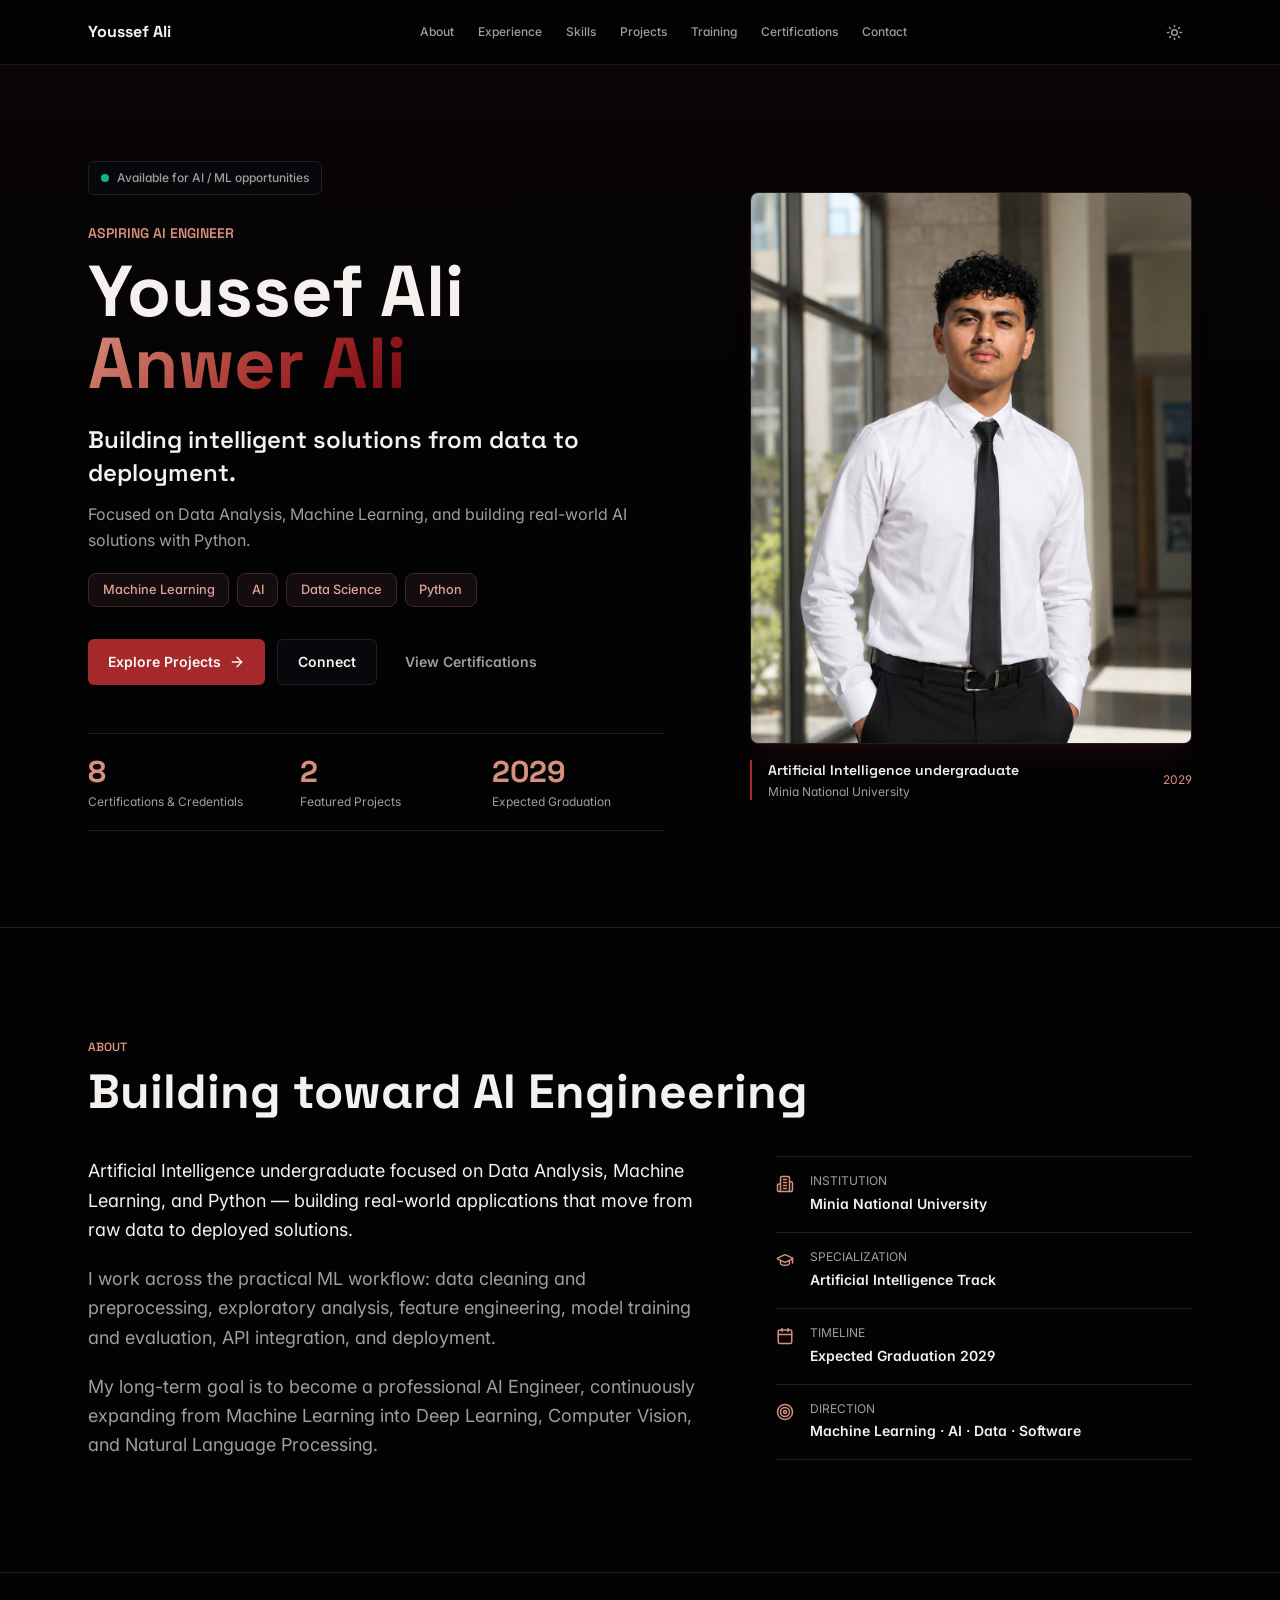
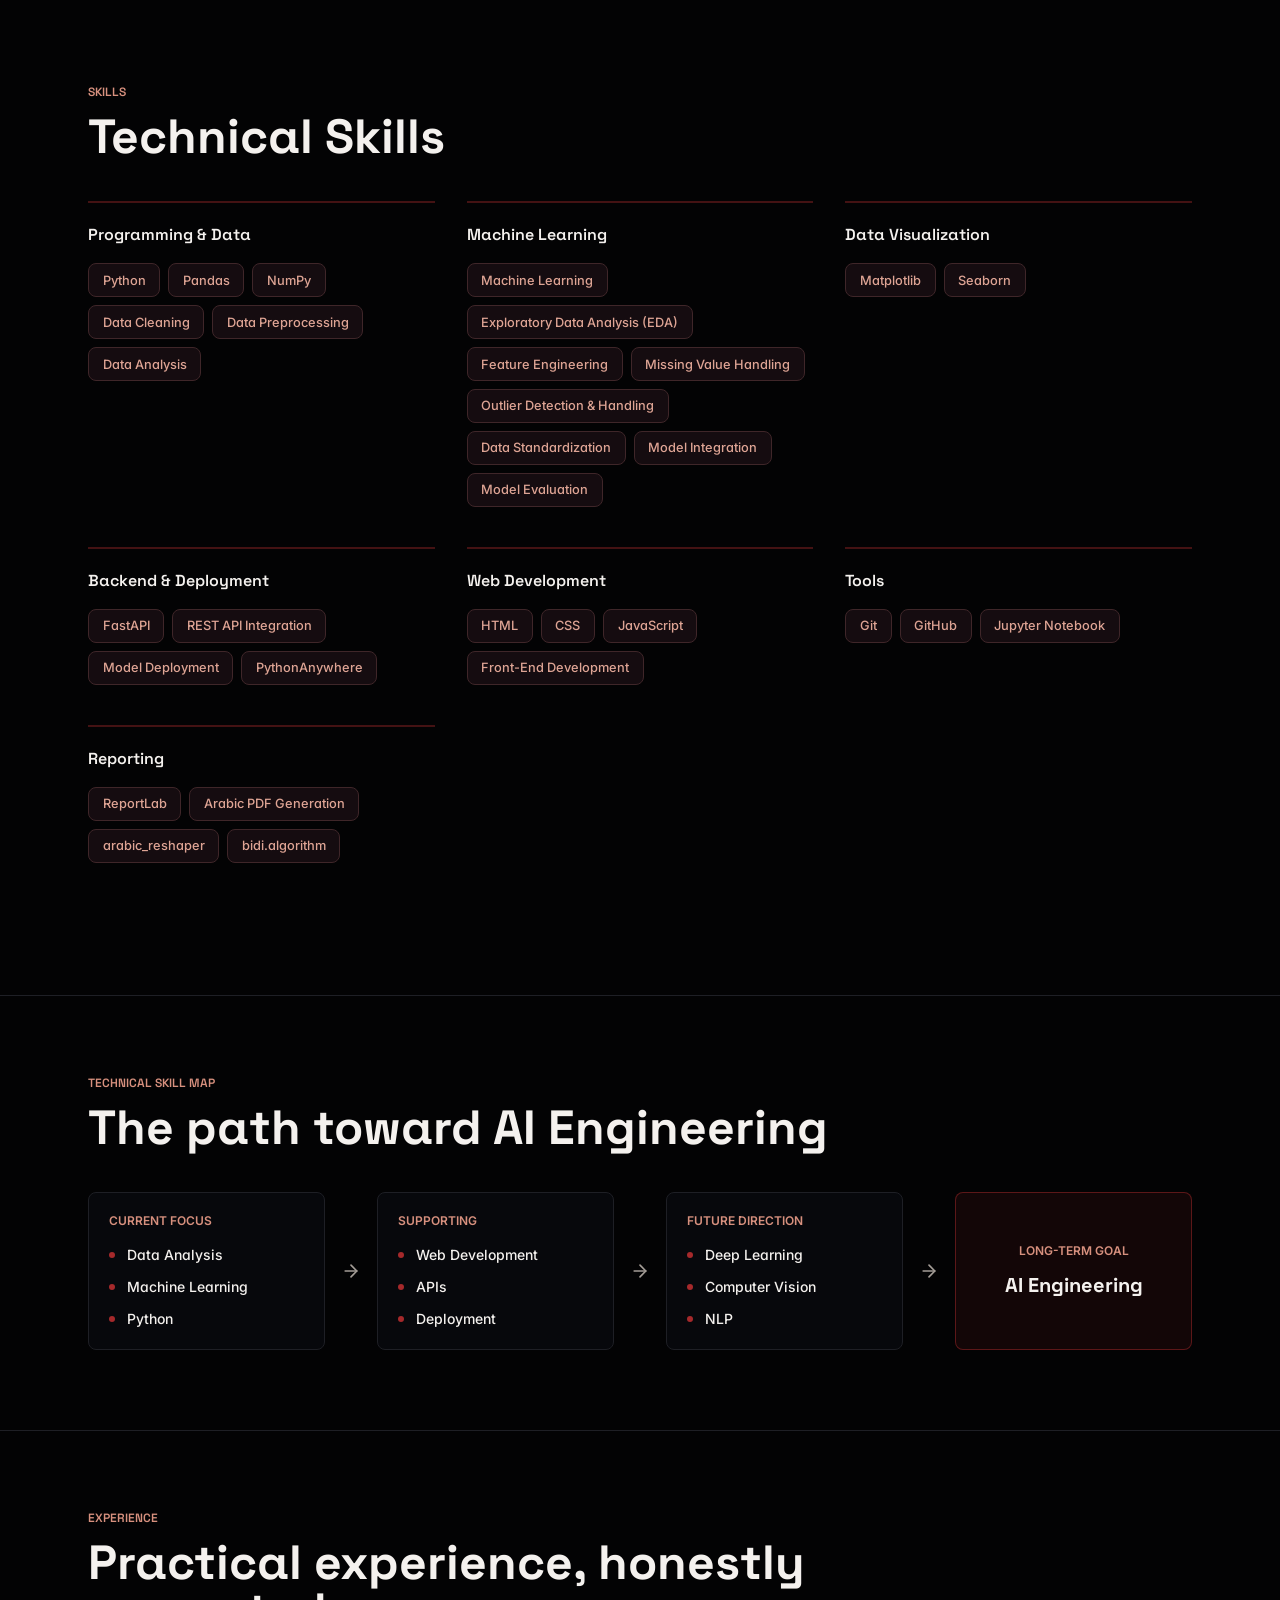
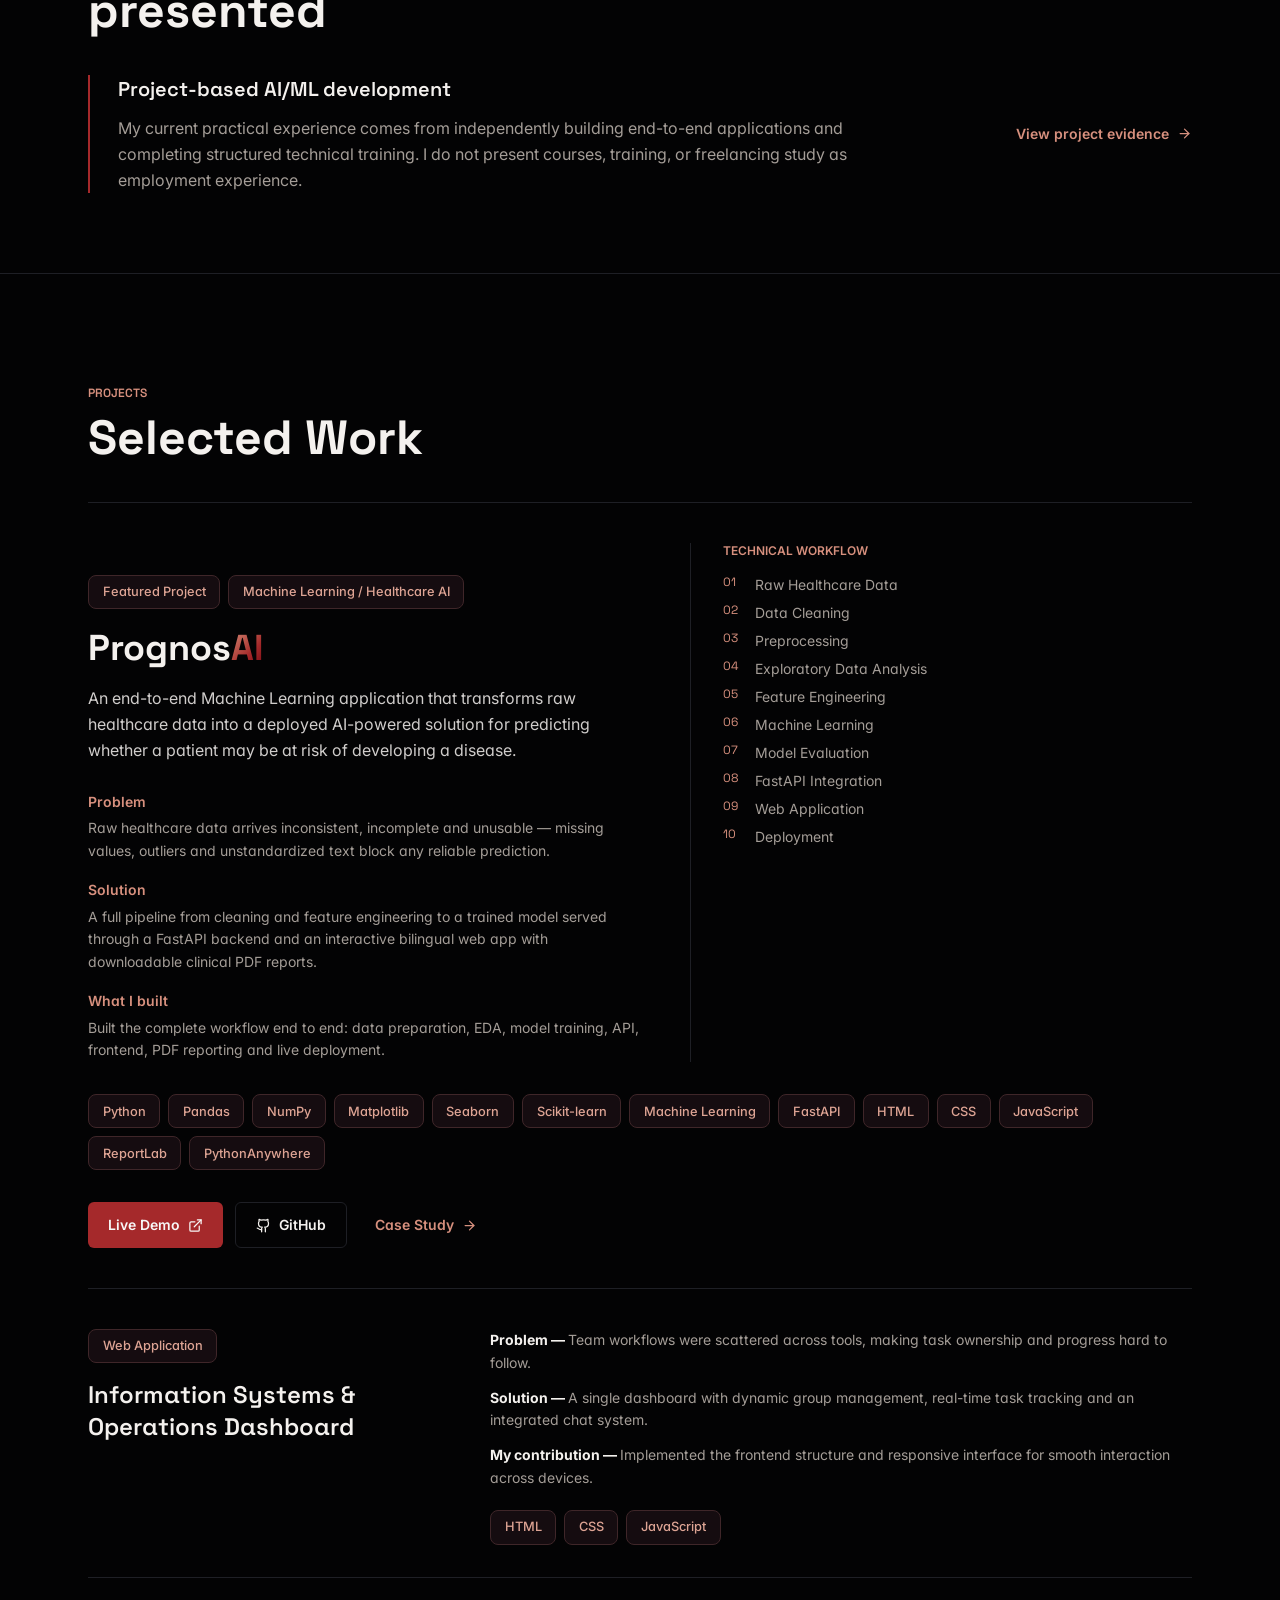
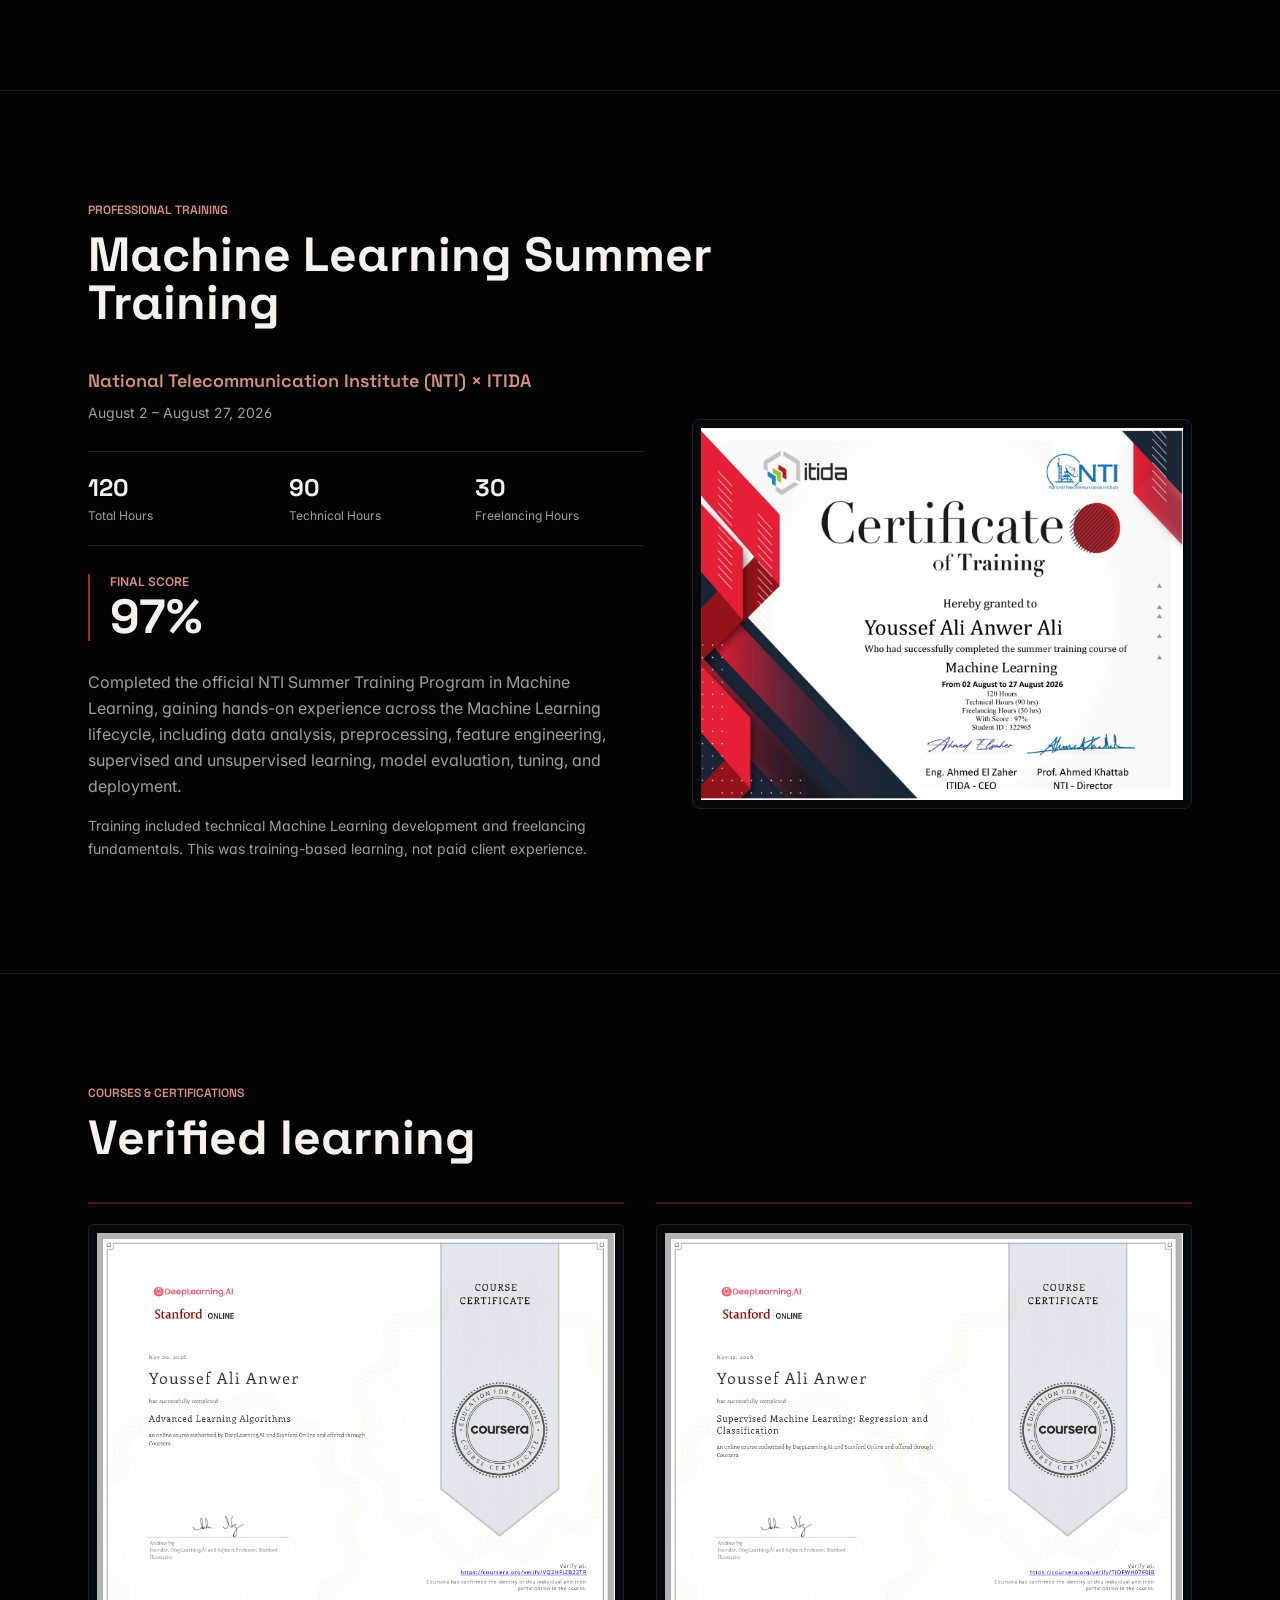
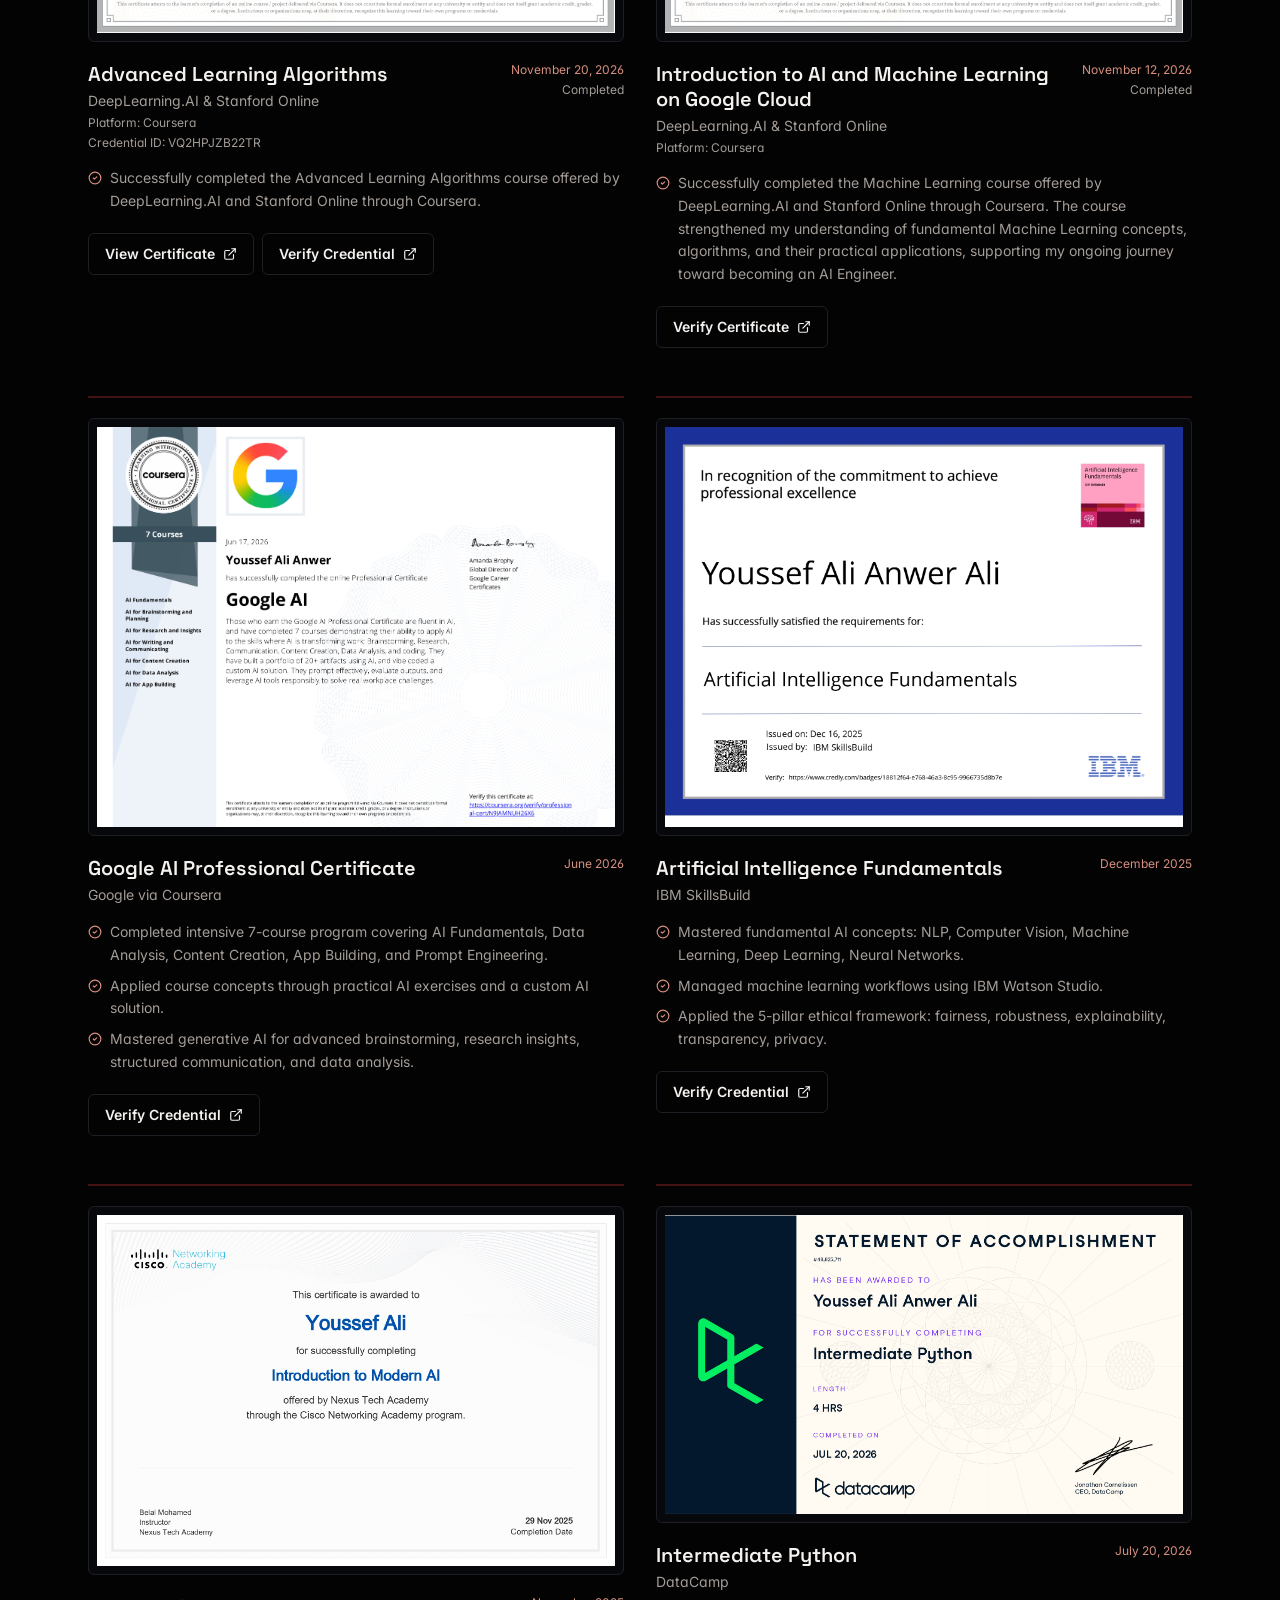
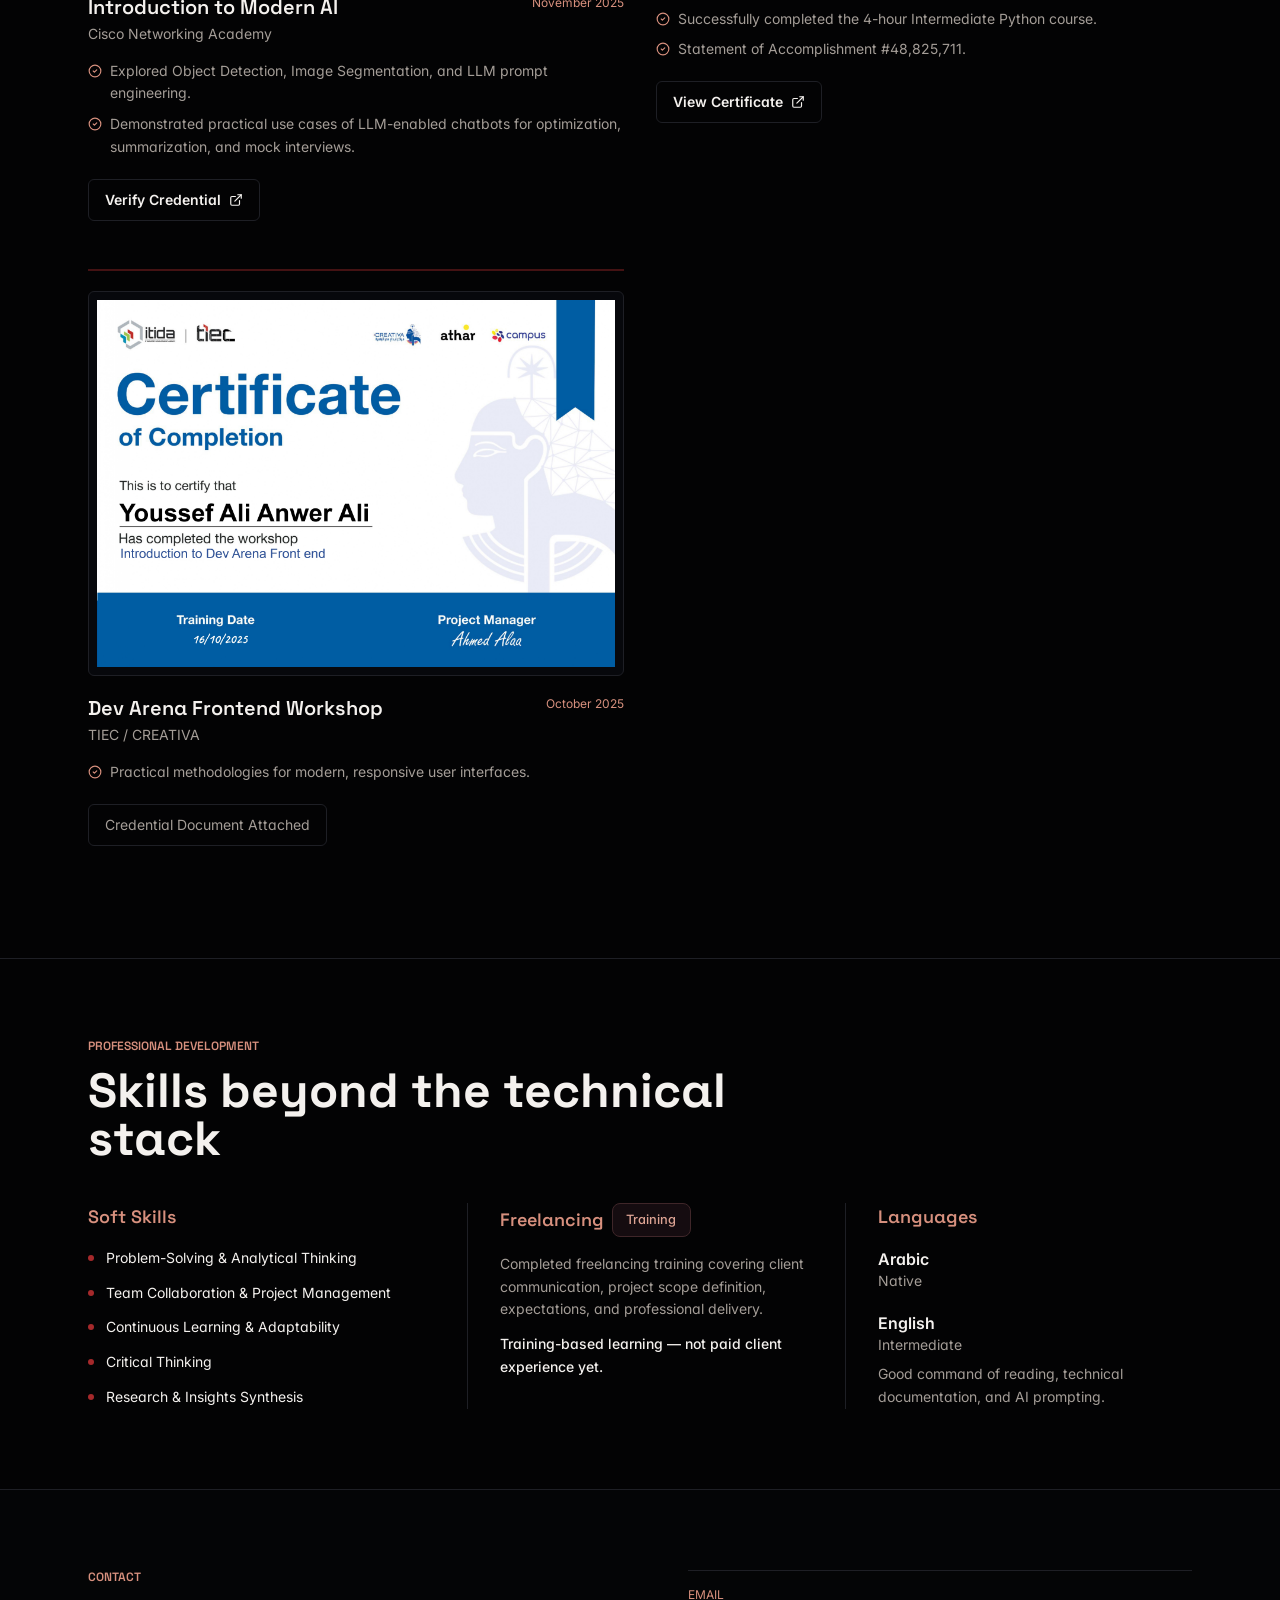
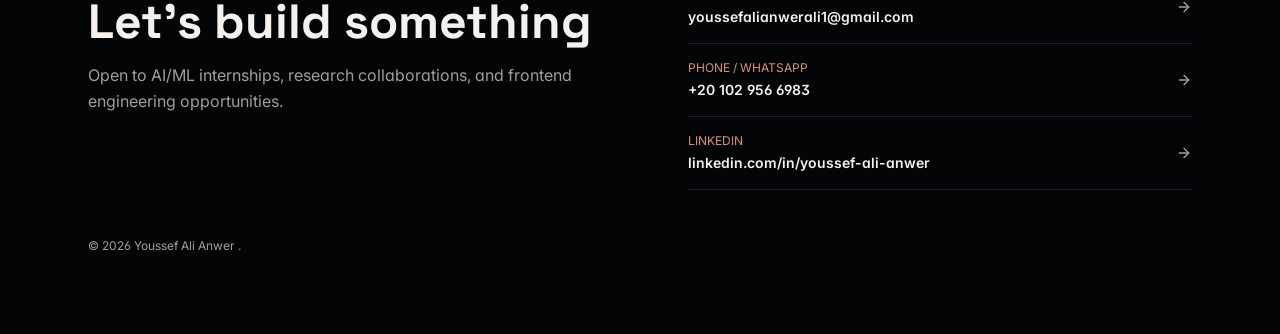
==== index.html @ 2e0d6126 "Initial portfolio upload" ====
<!DOCTYPE html>
<!--
  Youssef Ali — Portfolio (homepage)
  Plain HTML / CSS / JavaScript version.
  Edit the text below directly. Each section is marked with a comment like:  ===== ABOUT =====
-->
<html lang="en" class="dark">
<head>
  <meta charset="utf-8">
  <meta name="viewport" content="width=device-width, initial-scale=1">
  <title>Youssef Ali — Aspiring AI Engineer</title>
  <meta name="description" content="Youssef Ali Anwer Ali is an aspiring AI Engineer focused on Data Analysis, Machine Learning, Python, and deployed ML applications.">
  <meta name="author" content="Youssef Ali Anwer Ali">
  <meta property="og:title" content="Youssef Ali — Aspiring AI Engineer">
  <meta property="og:description" content="Data Analysis, Machine Learning, Python, and real-world ML applications from data to deployment.">
  <meta property="og:type" content="website">
  <meta name="twitter:card" content="summary_large_image">
  <meta name="twitter:title" content="Youssef Ali — Aspiring AI Engineer">
  <meta name="twitter:description" content="Data Analysis, Machine Learning, Python, and real-world ML applications from data to deployment.">
  <link rel="icon" href="assets/favicon.ico">

  <!-- Fonts: Inter (body) + Space Grotesk (headings) -->
  <link rel="preconnect" href="https://fonts.googleapis.com">
  <link rel="preconnect" href="https://fonts.gstatic.com" crossorigin>
  <link rel="stylesheet" href="https://fonts.googleapis.com/css2?family=Inter:wght@300;400;500;600;700&family=Space+Grotesk:wght@400;500;600;700&display=swap">
  <link rel="stylesheet" href="css/style.css">

  <!-- Applies the saved theme immediately so the page doesn't flash the wrong colors -->
  <script>
    try { if (localStorage.getItem("portfolio-theme") === "light") document.documentElement.classList.remove("dark"); } catch (e) {}
  </script>
</head>
<body>
<!-- Icon sprite (Lucide icons). Used with <svg class="icon"><use href="#i-name"/></svg> -->
<svg width="0" height="0" style="position:absolute" aria-hidden="true">
  <symbol id="i-arrow-right" viewBox="0 0 24 24"><path d="M5 12h14"/><path d="m12 5 7 7-7 7"/></symbol>
  <symbol id="i-arrow-left" viewBox="0 0 24 24"><path d="m12 19-7-7 7-7"/><path d="M19 12H5"/></symbol>
  <symbol id="i-external" viewBox="0 0 24 24"><path d="M15 3h6v6"/><path d="M10 14 21 3"/><path d="M18 13v6a2 2 0 0 1-2 2H5a2 2 0 0 1-2-2V8a2 2 0 0 1 2-2h6"/></symbol>
  <symbol id="i-github" viewBox="0 0 24 24"><path d="M15 22v-4a4.8 4.8 0 0 0-1-3.5c3 0 6-2 6-5.5.08-1.25-.27-2.48-1-3.5.28-1.15.28-2.35 0-3.5 0 0-1 0-3 1.5-2.64-.5-5.36-.5-8 0C6 2 5 2 5 2c-.3 1.15-.3 2.35 0 3.5A5.403 5.403 0 0 0 4 9c0 3.5 3 5.5 6 5.5-.39.49-.68 1.05-.85 1.65-.17.6-.22 1.23-.15 1.85v4"/><path d="M9 18c-4.51 2-5-2-7-2"/></symbol>
  <symbol id="i-sun" viewBox="0 0 24 24"><circle cx="12" cy="12" r="4"/><path d="M12 2v2"/><path d="M12 20v2"/><path d="m4.93 4.93 1.41 1.41"/><path d="m17.66 17.66 1.41 1.41"/><path d="M2 12h2"/><path d="M20 12h2"/><path d="m6.34 17.66-1.41 1.41"/><path d="m19.07 4.93-1.41 1.41"/></symbol>
  <symbol id="i-moon" viewBox="0 0 24 24"><path d="M12 3a6 6 0 0 0 9 9 9 9 0 1 1-9-9Z"/></symbol>
  <symbol id="i-menu" viewBox="0 0 24 24"><path d="M4 12h16"/><path d="M4 18h16"/><path d="M4 6h16"/></symbol>
  <symbol id="i-x" viewBox="0 0 24 24"><path d="M18 6 6 18"/><path d="m6 6 12 12"/></symbol>
  <symbol id="i-calendar" viewBox="0 0 24 24"><rect width="18" height="18" x="3" y="4" rx="2"/><path d="M8 2v4"/><path d="M16 2v4"/><path d="M3 10h18"/></symbol>
  <symbol id="i-target" viewBox="0 0 24 24"><circle cx="12" cy="12" r="10"/><circle cx="12" cy="12" r="6"/><circle cx="12" cy="12" r="2"/></symbol>
  <symbol id="i-cap" viewBox="0 0 24 24"><path d="M21.42 10.922a1 1 0 0 0-.019-1.838L12.83 5.18a2 2 0 0 0-1.66 0L2.6 9.08a1 1 0 0 0 0 1.832l8.57 3.908a2 2 0 0 0 1.66 0z"/><path d="M22 10v6"/><path d="M6 12.5V16a6 3 0 0 0 12 0v-3.5"/></symbol>
  <symbol id="i-building" viewBox="0 0 24 24"><path d="M6 22V4a2 2 0 0 1 2-2h8a2 2 0 0 1 2 2v18Z"/><path d="M6 12H4a2 2 0 0 0-2 2v6a2 2 0 0 0 2 2h2"/><path d="M18 9h2a2 2 0 0 1 2 2v9a2 2 0 0 1-2 2h-2"/><path d="M10 6h4"/><path d="M10 10h4"/><path d="M10 14h4"/><path d="M10 18h4"/></symbol>
  <symbol id="i-check" viewBox="0 0 24 24"><circle cx="12" cy="12" r="10"/><path d="m9 12 2 2 4-4"/></symbol>
</svg>
<div class="page">

  <!-- ===== NAVIGATION ===== -->
  <header class="site-header">
    <nav class="nav" aria-label="Primary navigation">
      <a href="#top" class="brand">Youssef Ali</a>
      <ul class="nav-links">
        <li><a href="#about">About</a></li>
        <li><a href="#experience">Experience</a></li>
        <li><a href="#skills">Skills</a></li>
        <li><a href="#projects">Projects</a></li>
        <li><a href="#training">Training</a></li>
        <li><a href="#certifications">Certifications</a></li>
        <li><a href="#contact">Contact</a></li>
      </ul>
      <div class="nav-actions">
        <button class="icon-btn theme-toggle" type="button" aria-label="Switch to light mode">
          <svg class="icon icon-sun" width="17" height="17" aria-hidden="true"><use href="#i-sun"/></svg>
          <svg class="icon icon-moon" width="17" height="17" aria-hidden="true"><use href="#i-moon"/></svg>
        </button>
        <button class="icon-btn menu-toggle" type="button" aria-label="Open menu" aria-expanded="false" aria-controls="mobile-menu">
          <svg class="icon icon-open" width="19" height="19" aria-hidden="true"><use href="#i-menu"/></svg>
          <svg class="icon icon-close" width="19" height="19" aria-hidden="true"><use href="#i-x"/></svg>
        </button>
      </div>
    </nav>
    <div class="mobile-menu" id="mobile-menu" hidden>
      <ul>
        <li><a href="#about">About</a></li>
        <li><a href="#experience">Experience</a></li>
        <li><a href="#skills">Skills</a></li>
        <li><a href="#projects">Projects</a></li>
        <li><a href="#training">Training</a></li>
        <li><a href="#certifications">Certifications</a></li>
        <li><a href="#contact">Contact</a></li>
      </ul>
    </div>
  </header>

  <main>

    <!-- ===== HERO ===== -->
    <section id="top" class="hero">
      <div class="hero-text animate-fade-up">
        <div class="status-badge">
          <span class="status-dot"></span>
          Available for AI / ML opportunities
        </div>
        <p class="eyebrow">Aspiring AI Engineer</p>
        <h1>Youssef Ali<br><span class="text-gradient">Anwer Ali</span></h1>
        <p class="hero-tagline">Building intelligent solutions from data to deployment.</p>
        <p class="hero-desc">Focused on Data Analysis, Machine Learning, and building real-world AI solutions with Python.</p>
        <div class="chips">
          <span class="chip">Machine Learning</span>
          <span class="chip">AI</span>
          <span class="chip">Data Science</span>
          <span class="chip">Python</span>
        </div>
        <div class="hero-cta">
          <a href="#projects" class="btn btn-primary">Explore Projects <svg class="icon" width="16" height="16" aria-hidden="true"><use href="#i-arrow-right"/></svg></a>
          <a href="#contact" class="btn btn-outline">Connect</a>
          <a href="#certifications" class="btn btn-ghost">View Certifications</a>
        </div>
        <dl class="stats">
          <div><dt>8</dt><dd>Certifications &amp; Credentials</dd></div>
          <div><dt>2</dt><dd>Featured Projects</dd></div>
          <div><dt>2029</dt><dd>Expected Graduation</dd></div>
        </dl>
      </div>

      <div class="hero-photo animate-fade-up">
        <div class="photo-frame">
          <!-- Profile photo: put your file at assets/youssef-profile.png -->
          <img src="assets/youssef-profile.png" alt="Youssef Ali Anwer Ali">
        </div>
        <div class="photo-caption">
          <div>
            <p class="name">Artificial Intelligence undergraduate</p>
            <p class="school">Minia National University</p>
          </div>
          <span class="year">2029</span>
        </div>
      </div>
    </section>

    <!-- ===== ABOUT ===== -->
    <section id="about" class="section section--full">
      <div class="container">
        <div class="section-head">
          <p class="section-label">About</p>
          <h2 class="section-title">Building toward AI Engineering</h2>
        </div>
        <div class="about-grid">
          <div class="about-text">
            <p class="lead">Artificial Intelligence undergraduate focused on Data Analysis, Machine Learning, and Python — building real-world applications that move from raw data to deployed solutions.</p>
            <p>I work across the practical ML workflow: data cleaning and preprocessing, exploratory analysis, feature engineering, model training and evaluation, API integration, and deployment.</p>
            <p>My long-term goal is to become a professional AI Engineer, continuously expanding from Machine Learning into Deep Learning, Computer Vision, and Natural Language Processing.</p>
          </div>
          <dl class="facts">
            <div>
              <svg class="icon" width="18" height="18" aria-hidden="true"><use href="#i-building"/></svg>
              <div><dt>Institution</dt><dd>Minia National University</dd></div>
            </div>
            <div>
              <svg class="icon" width="18" height="18" aria-hidden="true"><use href="#i-cap"/></svg>
              <div><dt>Specialization</dt><dd>Artificial Intelligence Track</dd></div>
            </div>
            <div>
              <svg class="icon" width="18" height="18" aria-hidden="true"><use href="#i-calendar"/></svg>
              <div><dt>Timeline</dt><dd>Expected Graduation 2029</dd></div>
            </div>
            <div>
              <svg class="icon" width="18" height="18" aria-hidden="true"><use href="#i-target"/></svg>
              <div><dt>Direction</dt><dd>Machine Learning · AI · Data · Software</dd></div>
            </div>
          </dl>
        </div>
      </div>
    </section>

    <!-- ===== SKILLS ===== -->
    <section id="skills" class="section section--full">
      <div class="container">
        <div class="section-head">
          <p class="section-label">Skills</p>
          <h2 class="section-title">Technical Skills</h2>
        </div>
        <div class="skills-grid">
          <article class="skill-group">
            <h3>Programming &amp; Data</h3>
            <div class="chips">
              <span class="chip">Python</span><span class="chip">Pandas</span><span class="chip">NumPy</span>
              <span class="chip">Data Cleaning</span><span class="chip">Data Preprocessing</span><span class="chip">Data Analysis</span>
            </div>
          </article>
          <article class="skill-group">
            <h3>Machine Learning</h3>
            <div class="chips">
              <span class="chip">Machine Learning</span><span class="chip">Exploratory Data Analysis (EDA)</span>
              <span class="chip">Feature Engineering</span><span class="chip">Missing Value Handling</span>
              <span class="chip">Outlier Detection &amp; Handling</span><span class="chip">Data Standardization</span>
              <span class="chip">Model Integration</span><span class="chip">Model Evaluation</span>
            </div>
          </article>
          <article class="skill-group">
            <h3>Data Visualization</h3>
            <div class="chips"><span class="chip">Matplotlib</span><span class="chip">Seaborn</span></div>
          </article>
          <article class="skill-group">
            <h3>Backend &amp; Deployment</h3>
            <div class="chips">
              <span class="chip">FastAPI</span><span class="chip">REST API Integration</span>
              <span class="chip">Model Deployment</span><span class="chip">PythonAnywhere</span>
            </div>
          </article>
          <article class="skill-group">
            <h3>Web Development</h3>
            <div class="chips">
              <span class="chip">HTML</span><span class="chip">CSS</span><span class="chip">JavaScript</span><span class="chip">Front-End Development</span>
            </div>
          </article>
          <article class="skill-group">
            <h3>Tools</h3>
            <div class="chips"><span class="chip">Git</span><span class="chip">GitHub</span><span class="chip">Jupyter Notebook</span></div>
          </article>
          <article class="skill-group">
            <h3>Reporting</h3>
            <div class="chips">
              <span class="chip">ReportLab</span><span class="chip">Arabic PDF Generation</span>
              <span class="chip">arabic_reshaper</span><span class="chip">bidi.algorithm</span>
            </div>
          </article>
        </div>
      </div>
    </section>

    <!-- ===== TECHNICAL SKILL MAP ===== -->
    <section id="skill-map" class="section">
      <div class="container">
        <div class="section-head">
          <p class="section-label">Technical Skill Map</p>
          <h2 class="section-title">The path toward AI Engineering</h2>
        </div>
        <div class="skill-map">
          <article class="stage">
            <p class="stage-label">Current Focus</p>
            <ul><li>Data Analysis</li><li>Machine Learning</li><li>Python</li></ul>
          </article>
          <svg class="icon map-arrow" width="20" height="20" aria-hidden="true"><use href="#i-arrow-right"/></svg>
          <article class="stage">
            <p class="stage-label">Supporting</p>
            <ul><li>Web Development</li><li>APIs</li><li>Deployment</li></ul>
          </article>
          <svg class="icon map-arrow" width="20" height="20" aria-hidden="true"><use href="#i-arrow-right"/></svg>
          <article class="stage">
            <p class="stage-label">Future Direction</p>
            <ul><li>Deep Learning</li><li>Computer Vision</li><li>NLP</li></ul>
          </article>
          <svg class="icon map-arrow" width="20" height="20" aria-hidden="true"><use href="#i-arrow-right"/></svg>
          <article class="stage stage--goal">
            <div>
              <p class="stage-label">Long-term goal</p>
              <p class="goal-title">AI Engineering</p>
            </div>
          </article>
        </div>
      </div>
    </section>

    <!-- ===== EXPERIENCE ===== -->
    <section id="experience" class="section">
      <div class="container">
        <div class="section-head">
          <p class="section-label">Experience</p>
          <h2 class="section-title">Practical experience, honestly presented</h2>
        </div>
        <div class="experience">
          <div>
            <h3>Project-based AI/ML development</h3>
            <p>My current practical experience comes from independently building end-to-end applications and completing structured technical training. I do not present courses, training, or freelancing study as employment experience.</p>
          </div>
          <a href="#projects">View project evidence <svg class="icon" width="15" height="15" aria-hidden="true"><use href="#i-arrow-right"/></svg></a>
        </div>
      </div>
    </section>

    <!-- ===== PROJECTS ===== -->
    <section id="projects" class="section section--full">
      <div class="container">
        <div class="section-head">
          <p class="section-label">Projects</p>
          <h2 class="section-title">Selected Work</h2>
        </div>

        <!-- Featured project: PrognosAI -->
        <article class="featured">
          <div class="featured-grid">
            <div class="featured-main">
              <div class="chips"><span class="chip">Featured Project</span><span class="chip">Machine Learning / Healthcare AI</span></div>
              <h3>Prognos<span class="text-gradient">AI</span></h3>
              <p class="featured-tagline">An end-to-end Machine Learning application that transforms raw healthcare data into a deployed AI-powered solution for predicting whether a patient may be at risk of developing a disease.</p>
              <dl class="problem-list">
                <div><dt>Problem</dt><dd>Raw healthcare data arrives inconsistent, incomplete and unusable — missing values, outliers and unstandardized text block any reliable prediction.</dd></div>
                <div><dt>Solution</dt><dd>A full pipeline from cleaning and feature engineering to a trained model served through a FastAPI backend and an interactive bilingual web app with downloadable clinical PDF reports.</dd></div>
                <div><dt>What I built</dt><dd>Built the complete workflow end to end: data preparation, EDA, model training, API, frontend, PDF reporting and live deployment.</dd></div>
              </dl>
            </div>
            <div class="workflow">
              <p class="workflow-label">Technical workflow</p>
              <ol>
                <li><span>01</span><span>Raw Healthcare Data</span></li>
                <li><span>02</span><span>Data Cleaning</span></li>
                <li><span>03</span><span>Preprocessing</span></li>
                <li><span>04</span><span>Exploratory Data Analysis</span></li>
                <li><span>05</span><span>Feature Engineering</span></li>
                <li><span>06</span><span>Machine Learning</span></li>
                <li><span>07</span><span>Model Evaluation</span></li>
                <li><span>08</span><span>FastAPI Integration</span></li>
                <li><span>09</span><span>Web Application</span></li>
                <li><span>10</span><span>Deployment</span></li>
              </ol>
            </div>
          </div>
          <div class="chips">
            <span class="chip">Python</span><span class="chip">Pandas</span><span class="chip">NumPy</span><span class="chip">Matplotlib</span>
            <span class="chip">Seaborn</span><span class="chip">Scikit-learn</span><span class="chip">Machine Learning</span><span class="chip">FastAPI</span>
            <span class="chip">HTML</span><span class="chip">CSS</span><span class="chip">JavaScript</span><span class="chip">ReportLab</span><span class="chip">PythonAnywhere</span>
          </div>
          <div class="project-links">
            <a href="https://youssefalianwer.pythonanywhere.com/" target="_blank" rel="noreferrer noopener" class="btn btn-primary">Live Demo <svg class="icon" width="15" height="15" aria-hidden="true"><use href="#i-external"/></svg></a>
            <a href="https://github.com/YoussefAliAnwer/PrognosAI" target="_blank" rel="noreferrer noopener" class="btn btn-border"><svg class="icon" width="15" height="15" aria-hidden="true"><use href="#i-github"/></svg> GitHub</a>
            <a href="projects/prognosai.html" class="btn btn-text">Case Study <svg class="icon" width="15" height="15" aria-hidden="true"><use href="#i-arrow-right"/></svg></a>
          </div>
        </article>

        <!-- Second project -->
        <div class="other-projects">
          <article class="other-project">
            <div>
              <span class="chip">Web Application</span>
              <h3>Information Systems &amp; Operations Dashboard</h3>
            </div>
            <div class="details">
              <p><strong>Problem — </strong>Team workflows were scattered across tools, making task ownership and progress hard to follow.</p>
              <p><strong>Solution — </strong>A single dashboard with dynamic group management, real-time task tracking and an integrated chat system.</p>
              <p><strong>My contribution — </strong>Implemented the frontend structure and responsive interface for smooth interaction across devices.</p>
              <div class="chips"><span class="chip">HTML</span><span class="chip">CSS</span><span class="chip">JavaScript</span></div>
            </div>
          </article>
        </div>
      </div>
    </section>

    <!-- ===== PROFESSIONAL TRAINING ===== -->
    <section id="training" class="section section--full">
      <div class="container">
        <div class="section-head">
          <p class="section-label">Professional Training</p>
          <h2 class="section-title">Machine Learning Summer Training</h2>
        </div>
        <article class="training">
          <div class="training-main">
            <p class="training-org">National Telecommunication Institute (NTI) × ITIDA</p>
            <p class="training-dates">August 2 – August 27, 2026</p>
            <div class="training-stats">
              <div><p class="num">120</p><p class="lbl">Total Hours</p></div>
              <div><p class="num">90</p><p class="lbl">Technical Hours</p></div>
              <div><p class="num">30</p><p class="lbl">Freelancing Hours</p></div>
            </div>
            <div class="score"><p class="lbl">Final Score</p><p class="num">97%</p></div>
            <p class="training-text">Completed the official NTI Summer Training Program in Machine Learning, gaining hands-on experience across the Machine Learning lifecycle, including data analysis, preprocessing, feature engineering, supervised and unsupervised learning, model evaluation, tuning, and deployment.</p>
            <p class="training-note">Training included technical Machine Learning development and freelancing fundamentals. This was training-based learning, not paid client experience.</p>
          </div>
          <a href="assets/certs/nti_machine_learning.png" target="_blank" rel="noreferrer" class="cert-frame">
            <img src="assets/certs/nti_machine_learning.png" alt="NTI and ITIDA Machine Learning Summer Training certificate" loading="lazy">
          </a>
        </article>
      </div>
    </section>

    <!-- ===== CERTIFICATIONS =====
         To add a certificate: copy one <article class="cert"> block, change the text,
         the image path and the links. -->
    <section id="certifications" class="section section--full">
      <div class="container">
        <div class="section-head">
          <p class="section-label">Courses &amp; Certifications</p>
          <h2 class="section-title">Verified learning</h2>
        </div>
        <div class="cert-grid">

          <article class="cert">
            <a href="assets/certs/Coursera_VQ2HPJZB22TR_page-0001.jpg" target="_blank" rel="noreferrer noopener" class="cert-frame">
              <img src="assets/certs/Coursera_VQ2HPJZB22TR_page-0001.jpg" alt="Advanced Learning Algorithms certificate" loading="lazy">
            </a>
            <div class="cert-head">
              <div>
                <h3>Advanced Learning Algorithms</h3>
                <p class="issuer">DeepLearning.AI &amp; Stanford Online</p>
                <p class="meta">Platform: Coursera</p>
                <p class="meta">Credential ID: VQ2HPJZB22TR</p>
              </div>
              <span class="date">November 20, 2026<span class="status">Completed</span></span>
            </div>
            <ul class="cert-points">
              <li><svg class="icon" width="14" height="14" aria-hidden="true"><use href="#i-check"/></svg><span>Successfully completed the Advanced Learning Algorithms course offered by DeepLearning.AI and Stanford Online through Coursera.</span></li>
            </ul>
            <div class="cert-actions">
              <a href="https://coursera.org/share/1574e61cb3805b1c6f8806a32159d896" target="_blank" rel="noreferrer noopener" class="btn btn-small">View Certificate <svg class="icon" width="14" height="14" aria-hidden="true"><use href="#i-external"/></svg></a>
              <a href="https://coursera.org/verify/VQ2HPJZB22TR" target="_blank" rel="noreferrer noopener" class="btn btn-small">Verify Credential <svg class="icon" width="14" height="14" aria-hidden="true"><use href="#i-external"/></svg></a>
            </div>
          </article>

          <article class="cert">
            <!-- This certificate's image opens the PDF version -->
            <a href="assets/certs/Coursera_TJOFWH07F0JB.pdf" target="_blank" rel="noreferrer noopener" class="cert-frame">
              <img src="assets/certs/machine_learning_coursera.png" alt="Machine Learning certificate" loading="lazy">
            </a>
            <div class="cert-head">
              <div>
                <h3>Introduction to AI and Machine Learning on Google Cloud</h3>
                <p class="issuer">DeepLearning.AI &amp; Stanford Online</p>
                <p class="meta">Platform: Coursera</p>
              </div>
              <span class="date">November 12, 2026<span class="status">Completed</span></span>
            </div>
            <ul class="cert-points">
              <li><svg class="icon" width="14" height="14" aria-hidden="true"><use href="#i-check"/></svg><span>Successfully completed the Machine Learning course offered by DeepLearning.AI and Stanford Online through Coursera. The course strengthened my understanding of fundamental Machine Learning concepts, algorithms, and their practical applications, supporting my ongoing journey toward becoming an AI Engineer.</span></li>
            </ul>
            <div class="cert-actions">
              <a href="https://coursera.org/share/78724d312a05d161ba48a6dc128d52e1" target="_blank" rel="noreferrer noopener" class="btn btn-small">Verify Certificate <svg class="icon" width="14" height="14" aria-hidden="true"><use href="#i-external"/></svg></a>
            </div>
          </article>

          <article class="cert">
            <a href="assets/certs/google_ai.png" target="_blank" rel="noreferrer noopener" class="cert-frame">
              <img src="assets/certs/google_ai.png" alt="Google AI Professional Certificate certificate" loading="lazy">
            </a>
            <div class="cert-head">
              <div>
                <h3>Google AI Professional Certificate</h3>
                <p class="issuer">Google via Coursera</p>
              </div>
              <span class="date">June 2026</span>
            </div>
            <ul class="cert-points">
              <li><svg class="icon" width="14" height="14" aria-hidden="true"><use href="#i-check"/></svg><span>Completed intensive 7-course program covering AI Fundamentals, Data Analysis, Content Creation, App Building, and Prompt Engineering.</span></li>
              <li><svg class="icon" width="14" height="14" aria-hidden="true"><use href="#i-check"/></svg><span>Applied course concepts through practical AI exercises and a custom AI solution.</span></li>
              <li><svg class="icon" width="14" height="14" aria-hidden="true"><use href="#i-check"/></svg><span>Mastered generative AI for advanced brainstorming, research insights, structured communication, and data analysis.</span></li>
            </ul>
            <div class="cert-actions">
              <a href="https://www.coursera.org/account/accomplishments/specialization/N9JAMNUH26X6" target="_blank" rel="noreferrer noopener" class="btn btn-small">Verify Credential <svg class="icon" width="14" height="14" aria-hidden="true"><use href="#i-external"/></svg></a>
            </div>
          </article>

          <article class="cert">
            <a href="assets/certs/ibm_fundamentals.jpg" target="_blank" rel="noreferrer noopener" class="cert-frame">
              <img src="assets/certs/ibm_fundamentals.jpg" alt="Artificial Intelligence Fundamentals certificate" loading="lazy">
            </a>
            <div class="cert-head">
              <div>
                <h3>Artificial Intelligence Fundamentals</h3>
                <p class="issuer">IBM SkillsBuild</p>
              </div>
              <span class="date">December 2025</span>
            </div>
            <ul class="cert-points">
              <li><svg class="icon" width="14" height="14" aria-hidden="true"><use href="#i-check"/></svg><span>Mastered fundamental AI concepts: NLP, Computer Vision, Machine Learning, Deep Learning, Neural Networks.</span></li>
              <li><svg class="icon" width="14" height="14" aria-hidden="true"><use href="#i-check"/></svg><span>Managed machine learning workflows using IBM Watson Studio.</span></li>
              <li><svg class="icon" width="14" height="14" aria-hidden="true"><use href="#i-check"/></svg><span>Applied the 5-pillar ethical framework: fairness, robustness, explainability, transparency, privacy.</span></li>
            </ul>
            <div class="cert-actions">
              <a href="https://www.credly.com/badges/18812f64-e768-46a3-8c95-9966735d8b7e/linked_in_profile" target="_blank" rel="noreferrer noopener" class="btn btn-small">Verify Credential <svg class="icon" width="14" height="14" aria-hidden="true"><use href="#i-external"/></svg></a>
            </div>
          </article>

          <article class="cert">
            <a href="assets/certs/cisco_modern_ai.jpg" target="_blank" rel="noreferrer noopener" class="cert-frame">
              <img src="assets/certs/cisco_modern_ai.jpg" alt="Introduction to Modern AI certificate" loading="lazy">
            </a>
            <div class="cert-head">
              <div>
                <h3>Introduction to Modern AI</h3>
                <p class="issuer">Cisco Networking Academy</p>
              </div>
              <span class="date">November 2025</span>
            </div>
            <ul class="cert-points">
              <li><svg class="icon" width="14" height="14" aria-hidden="true"><use href="#i-check"/></svg><span>Explored Object Detection, Image Segmentation, and LLM prompt engineering.</span></li>
              <li><svg class="icon" width="14" height="14" aria-hidden="true"><use href="#i-check"/></svg><span>Demonstrated practical use cases of LLM-enabled chatbots for optimization, summarization, and mock interviews.</span></li>
            </ul>
            <div class="cert-actions">
              <a href="https://www.credly.com/badges/93bb47c8-ea36-4338-ae56-6d846a3ffae3/linked_in_profile" target="_blank" rel="noreferrer noopener" class="btn btn-small">Verify Credential <svg class="icon" width="14" height="14" aria-hidden="true"><use href="#i-external"/></svg></a>
            </div>
          </article>

          <article class="cert">
            <a href="assets/certs/datacamp_intermediate_python.png" target="_blank" rel="noreferrer noopener" class="cert-frame">
              <img src="assets/certs/datacamp_intermediate_python.png" alt="Intermediate Python certificate" loading="lazy">
            </a>
            <div class="cert-head">
              <div>
                <h3>Intermediate Python</h3>
                <p class="issuer">DataCamp</p>
              </div>
              <span class="date">July 20, 2026</span>
            </div>
            <ul class="cert-points">
              <li><svg class="icon" width="14" height="14" aria-hidden="true"><use href="#i-check"/></svg><span>Successfully completed the 4-hour Intermediate Python course.</span></li>
              <li><svg class="icon" width="14" height="14" aria-hidden="true"><use href="#i-check"/></svg><span>Statement of Accomplishment #48,825,711.</span></li>
            </ul>
            <div class="cert-actions">
              <a href="https://www.datacamp.com/completed/statement-of-accomplishment/course/9e6b64e53ceba60f96cd15a51b7985af81382d2f" target="_blank" rel="noreferrer noopener" class="btn btn-small">View Certificate <svg class="icon" width="14" height="14" aria-hidden="true"><use href="#i-external"/></svg></a>
            </div>
          </article>

          <article class="cert">
            <a href="assets/certs/tiec_frontend.jpg" target="_blank" rel="noreferrer noopener" class="cert-frame">
              <img src="assets/certs/tiec_frontend.jpg" alt="Dev Arena Frontend Workshop certificate" loading="lazy">
            </a>
            <div class="cert-head">
              <div>
                <h3>Dev Arena Frontend Workshop</h3>
                <p class="issuer">TIEC / CREATIVA</p>
              </div>
              <span class="date">October 2025</span>
            </div>
            <ul class="cert-points">
              <li><svg class="icon" width="14" height="14" aria-hidden="true"><use href="#i-check"/></svg><span>Practical methodologies for modern, responsive user interfaces.</span></li>
            </ul>
            <div class="cert-actions">
              <!-- No external link for this one, so a plain label is shown -->
              <span class="btn btn-small btn-small--static">Credential Document Attached</span>
            </div>
          </article>

        </div>
      </div>
    </section>

    <!-- ===== PROFESSIONAL DEVELOPMENT ===== -->
    <section id="development" class="section">
      <div class="container">
        <div class="section-head">
          <p class="section-label">Professional Development</p>
          <h2 class="section-title">Skills beyond the technical stack</h2>
        </div>
        <div class="dev-grid">
          <article class="dev-col">
            <h3>Soft Skills</h3>
            <ul class="soft-list">
              <li>Problem-Solving &amp; Analytical Thinking</li>
              <li>Team Collaboration &amp; Project Management</li>
              <li>Continuous Learning &amp; Adaptability</li>
              <li>Critical Thinking</li>
              <li>Research &amp; Insights Synthesis</li>
            </ul>
          </article>
          <article class="dev-col">
            <div class="dev-title-row"><h3>Freelancing</h3><span class="chip">Training</span></div>
            <p>Completed freelancing training covering client communication, project scope definition, expectations, and professional delivery.</p>
            <p class="strong">Training-based learning — not paid client experience yet.</p>
          </article>
          <article class="dev-col">
            <h3>Languages</h3>
            <dl class="langs">
              <div><dt>Arabic</dt><dd>Native</dd></div>
              <div><dt>English</dt><dd>Intermediate</dd><dd>Good command of reading, technical documentation, and AI prompting.</dd></div>
            </dl>
          </article>
        </div>
      </div>
    </section>

  </main>

  <!-- ===== CONTACT ===== -->
  <footer id="contact" class="site-footer">
    <div class="container contact-grid">
      <div>
        <p class="section-label">Contact</p>
        <h2 class="contact-title">Let’s build something</h2>
        <p class="contact-intro">Open to AI/ML internships, research collaborations, and frontend engineering opportunities.</p>
      </div>
      <ul class="contact-list">
        <li><a href="mailto:youssefalianwerali1@gmail.com" target="_blank" rel="noreferrer noopener"><span><span class="lbl">Email</span><span class="val">youssefalianwerali1@gmail.com</span></span><svg class="icon" width="16" height="16" aria-hidden="true"><use href="#i-arrow-right"/></svg></a></li>
        <li><a href="https://wa.me/201029566983" target="_blank" rel="noreferrer noopener"><span><span class="lbl">Phone / WhatsApp</span><span class="val">+20 102 956 6983</span></span><svg class="icon" width="16" height="16" aria-hidden="true"><use href="#i-arrow-right"/></svg></a></li>
        <li><a href="https://linkedin.com/in/youssef-ali-anwer" target="_blank" rel="noreferrer noopener"><span><span class="lbl">LinkedIn</span><span class="val">linkedin.com/in/youssef-ali-anwer</span></span><svg class="icon" width="16" height="16" aria-hidden="true"><use href="#i-arrow-right"/></svg></a></li>
      </ul>
    </div>
    <div class="copyright">© <span id="year">2026</span> Youssef Ali Anwer .</div>
  </footer>

</div>
<script src="js/main.js"></script>
</body>
</html>
---- css/style.css ----
/* ==========================================================================
   Youssef Ali — Portfolio  |  style.css
   Plain CSS recreation of the original Tailwind design.

   HOW THIS FILE IS ORGANIZED
   1. Theme colors (CSS variables)  <- change colors here
   2. Base / reset
   3. Reusable pieces (chips, buttons, icons)
   4. Header / navigation
   5. Homepage sections (hero, about, skills, ...)
   6. Case study page
   7. Animations & responsive rules
   ========================================================================== */

/* ---------- 1. THEME COLORS ----------
   Light theme lives in :root, dark theme in html.dark.
   The site starts in dark mode (see <html class="dark">).
   Colors use oklch(); all modern browsers support it. */
:root {
  --radius: 0.5rem;
  --background: oklch(0.975 0.004 30);
  --foreground: oklch(0.18 0.012 280);
  --card: oklch(0.995 0.002 30);
  --primary: oklch(0.43 0.15 25);          /* muted crimson */
  --primary-foreground: oklch(0.98 0.004 30);
  --secondary: oklch(0.94 0.008 30);
  --muted-foreground: oklch(0.43 0.018 280);
  --border: oklch(0.86 0.012 30);
  --crimson: oklch(0.43 0.15 25);
  --rose: oklch(0.52 0.11 32);             /* copper / desert rose accent */

  --font-display: "Space Grotesk", system-ui, sans-serif;
  --font-sans: "Inter", system-ui, sans-serif;
}

html.dark {
  --background: oklch(0.095 0.006 280);
  --foreground: oklch(0.96 0.005 60);
  --card: oklch(0.135 0.009 280);
  --primary: oklch(0.48 0.16 25);
  --primary-foreground: oklch(0.98 0 0);
  --secondary: oklch(0.18 0.01 280);
  --muted-foreground: oklch(0.7 0.012 60);
  --border: oklch(0.24 0.012 280);
  --crimson: oklch(0.48 0.16 25);
  --rose: oklch(0.72 0.09 35);
}

/* ---------- 2. BASE ---------- */
*, *::before, *::after { box-sizing: border-box; border-color: var(--border); }
html { scroll-behavior: smooth; overflow-x: hidden; -webkit-text-size-adjust: 100%; }
html, body { max-width: 100%; overflow-x: hidden; }
body {
  margin: 0;
  background-color: var(--background);
  color: var(--foreground);
  font-family: var(--font-sans);
  font-size: 1rem;
  line-height: 1.5;
  font-feature-settings: "ss01", "cv11";
  -webkit-font-smoothing: antialiased;
  background-image: linear-gradient(to bottom, color-mix(in oklab, var(--crimson) 5%, transparent), transparent 28rem);
  background-repeat: no-repeat;
}
h1, h2, h3, h4, p, ul, ol, dl, dd, figure { margin: 0; padding: 0; }
ul, ol { list-style: none; }
h1, h2, h3, h4 { font-family: var(--font-display); letter-spacing: 0; }
a { color: inherit; text-decoration: none; }
img { display: block; max-width: 100%; }
button { font: inherit; color: inherit; background: none; border: 0; cursor: pointer; padding: 0; }
.container { width: 100%; max-width: 72rem; margin-inline: auto; padding-inline: 1rem; min-width: 0; }
.page { position: relative; min-height: 100vh; width: 100%; min-width: 0; overflow-x: clip; }

/* ---------- 3. REUSABLE PIECES ---------- */
.icon { fill: none; stroke: currentColor; stroke-width: 2; stroke-linecap: round; stroke-linejoin: round; flex-shrink: 0; }
.text-gradient {
  background: linear-gradient(135deg, var(--rose) 0%, var(--crimson) 60%, oklch(0.35 0.14 25) 100%);
  -webkit-background-clip: text; background-clip: text; color: transparent;
}
/* "chip" = the small rounded tags used for skills / tech */
.chip {
  display: inline-flex; align-items: center; gap: 0.5rem;
  padding: 0.4rem 0.85rem; border-radius: var(--radius);
  font-size: 0.8rem; font-weight: 500;
  background: color-mix(in oklab, var(--crimson) 10%, var(--card));
  border: 1px solid color-mix(in oklab, var(--crimson) 25%, var(--border));
  color: color-mix(in oklab, var(--rose) 80%, var(--foreground));
  transition: all 250ms ease;
}
.chip:hover {
  background: color-mix(in oklab, var(--crimson) 22%, var(--card));
  border-color: color-mix(in oklab, var(--crimson) 60%, transparent);
  color: var(--foreground);
}
.chips { display: flex; flex-wrap: wrap; gap: 0.5rem; }

.btn {
  display: inline-flex; align-items: center; gap: 0.5rem;
  border-radius: 0.375rem; font-size: 0.875rem; font-weight: 600; line-height: 1.43;
  transition: color 150ms, background-color 150ms, border-color 150ms;
}
.btn-primary { background: var(--primary); color: var(--primary-foreground); padding: 0.75rem 1.25rem; }
.btn-primary:hover { background: color-mix(in oklab, var(--primary) 90%, transparent); }
.btn-outline { border: 1px solid var(--border); background: var(--card); color: var(--foreground); padding: 0.75rem 1.25rem; }
.btn-outline:hover { border-color: color-mix(in oklab, var(--primary) 50%, transparent); background: var(--secondary); }
.btn-border { border: 1px solid var(--border); color: var(--foreground); padding: 0.75rem 1.25rem; }
.btn-border:hover { background: var(--secondary); }
.btn-ghost { color: var(--muted-foreground); padding: 0.75rem 1rem; }
.btn-ghost:hover { color: var(--foreground); }
.btn-text { color: var(--rose); padding: 0.75rem 1rem; }
.btn-text:hover { color: var(--foreground); }
.btn-small { border: 1px solid var(--border); padding: 0.625rem 1rem; color: var(--foreground); }
.btn-small:hover { background: var(--secondary); }
.btn-small--static { color: var(--muted-foreground); font-weight: 400; }
.btn-small--static:hover { background: none; }

/* Shown by main.js when a local image file is missing */
.img-missing {
  display: flex; align-items: center; justify-content: center; text-align: center;
  min-height: 12rem; width: 100%; padding: 1rem;
  border: 1px dashed color-mix(in oklab, var(--crimson) 45%, var(--border));
  color: var(--muted-foreground); font-size: 0.75rem; line-height: 1.6;
  background: color-mix(in oklab, var(--crimson) 6%, var(--card)); word-break: break-all;
}
.hero-photo .img-missing { aspect-ratio: 4 / 5; }

/* ---------- 4. HEADER / NAVIGATION ---------- */
.site-header {
  position: sticky; top: 0; z-index: 50;
  border-bottom: 1px solid color-mix(in oklab, var(--border) 70%, transparent);
  background: color-mix(in oklab, var(--background) 90%, transparent);
  -webkit-backdrop-filter: blur(24px); backdrop-filter: blur(24px);
}
.nav {
  display: grid; grid-template-columns: minmax(0, 1fr) auto; align-items: center; gap: 0.75rem;
  height: 4rem; max-width: 72rem; margin-inline: auto; padding-inline: 1rem;
}
.brand { min-width: 0; font-family: var(--font-display); font-size: 0.875rem; font-weight: 700; }
.nav-links { display: none; min-width: 0; align-items: center; justify-content: center; gap: 0.25rem; }
.nav-links a {
  display: block; border-radius: 0.375rem; padding: 0.5rem 0.625rem;
  font-size: 0.75rem; line-height: 1.33; font-weight: 500; color: var(--muted-foreground);
  transition: color 150ms, background-color 150ms;
}
.nav-links a:hover { background: var(--secondary); color: var(--foreground); }
.nav-actions { display: flex; flex-shrink: 0; align-items: center; gap: 0.25rem; }
.icon-btn {
  display: inline-flex; align-items: center; justify-content: center;
  width: 2.25rem; height: 2.25rem; border-radius: 0.375rem; color: var(--muted-foreground);
  transition: color 150ms, background-color 150ms;
}
.icon-btn:hover { background: var(--secondary); color: var(--foreground); }
/* sun shown in dark mode (click = go light); moon shown in light mode */
.theme-toggle .icon-moon { display: none; }
html:not(.dark) .theme-toggle .icon-sun { display: none; }
html:not(.dark) .theme-toggle .icon-moon { display: block; }
/* menu button: hamburger <-> X */
.menu-toggle .icon-close { display: none; }
.menu-toggle[aria-expanded="true"] .icon-open { display: none; }
.menu-toggle[aria-expanded="true"] .icon-close { display: block; }
.mobile-menu { border-top: 1px solid var(--border); background: var(--background); padding: 0.75rem 1rem; }
.mobile-menu[hidden] { display: none; }
.mobile-menu ul { display: grid; grid-template-columns: repeat(2, 1fr); gap: 0.25rem; max-width: 72rem; margin-inline: auto; }
.mobile-menu a {
  display: block; border-radius: 0.375rem; padding: 0.625rem 0.75rem;
  font-size: 0.875rem; line-height: 1.43; font-weight: 500; color: var(--muted-foreground);
  transition: color 150ms, background-color 150ms;
}
.mobile-menu a:hover { background: var(--secondary); color: var(--foreground); }

/* ---------- 5. HOMEPAGE SECTIONS ---------- */
/* Hero */
.hero {
  display: grid; grid-template-columns: 1fr; align-items: center; gap: 3rem;
  max-width: 72rem; margin-inline: auto; padding: 3.5rem 1rem;
}
.hero-text { min-width: 0; }
.status-badge {
  display: inline-flex; align-items: center; gap: 0.5rem;
  border: 1px solid var(--border); background: var(--card); border-radius: 0.375rem;
  padding: 0.5rem 0.75rem; font-size: 0.75rem; line-height: 1.33; font-weight: 500; color: var(--muted-foreground);
}
.status-dot { width: 0.5rem; height: 0.5rem; border-radius: 999px; background: #10b981; animation: pulse-glow 4s ease-in-out infinite; }
.eyebrow { margin-top: 1.75rem; font-family: var(--font-display); font-size: 0.875rem; line-height: 1.43; font-weight: 600; text-transform: uppercase; color: var(--rose); }
.hero h1 { margin-top: 0.75rem; font-size: 2.25rem; line-height: 1.05; font-weight: 700; color: var(--foreground); }
.hero-tagline { margin-top: 1.5rem; max-width: 42rem; font-family: var(--font-display); font-size: 1.25rem; line-height: 1.375; font-weight: 600; color: var(--foreground); }
.hero-desc { margin-top: 0.75rem; max-width: 36rem; line-height: 1.625; color: var(--muted-foreground); }
.hero .chips { margin-top: 1.25rem; }
.hero-cta { margin-top: 2rem; display: flex; flex-wrap: wrap; gap: 0.75rem; }
.stats { margin-top: 3rem; max-width: 36rem; display: grid; grid-template-columns: repeat(3, 1fr); border-block: 1px solid var(--border); }
.stats > div { min-width: 0; padding: 1.25rem 0.5rem; }
.stats > div:first-child { padding-left: 0; }
.stats dt { font-family: var(--font-display); font-size: 1.5rem; line-height: 1.33; font-weight: 700; color: var(--rose); }
.stats dd { margin-top: 0.25rem; font-size: 10px; line-height: 1.375; color: var(--muted-foreground); }

.hero-photo { width: 100%; max-width: 24rem; margin-inline: auto; }
.photo-frame {
  overflow: hidden; border-radius: 0.5rem; border: 1px solid var(--border); background: var(--card);
  box-shadow: 0 20px 25px -5px color-mix(in oklab, var(--primary) 10%, transparent), 0 8px 10px -6px color-mix(in oklab, var(--primary) 10%, transparent);
}
.photo-frame img { width: 100%; aspect-ratio: 4 / 5; object-fit: cover; }
.photo-caption { margin-top: 1rem; display: grid; grid-template-columns: minmax(0, 1fr) auto; align-items: center; gap: 1rem; border-left: 2px solid var(--primary); padding-left: 1rem; }
.photo-caption > div { min-width: 0; }
.photo-caption .name { font-family: var(--font-display); font-size: 0.875rem; line-height: 1.43; font-weight: 600; white-space: nowrap; overflow: hidden; text-overflow: ellipsis; }
.photo-caption .school { margin-top: 0.25rem; font-size: 0.75rem; line-height: 1.33; color: var(--muted-foreground); }
.photo-caption .year { flex-shrink: 0; font-size: 0.75rem; color: var(--rose); }

/* Generic section wrapper */
.section { border-top: 1px solid var(--border); padding-block: 4rem; }
.section--full { padding-block: 5rem; }
.section-head { margin-bottom: 2.5rem; max-width: 48rem; }
.section-label { font-family: var(--font-display); font-size: 0.75rem; line-height: 1.33; font-weight: 600; text-transform: uppercase; color: var(--rose); }
.section-title { margin-top: 0.75rem; font-size: 1.875rem; line-height: 1.2; font-weight: 700; color: var(--foreground); }

/* About */
.about-grid { display: grid; gap: 2.5rem; }
.about-text > * + * { margin-top: 1.25rem; }
.about-text { font-size: 1rem; line-height: 1.625; color: var(--muted-foreground); }
.about-text .lead { color: var(--foreground); }
.facts { border-block: 1px solid var(--border); }
.facts > div { display: grid; grid-template-columns: auto minmax(0, 1fr); gap: 1rem; padding-block: 1rem; }
.facts > div + div { border-top: 1px solid var(--border); }
.facts .icon { margin-top: 0.125rem; color: var(--rose); }
.facts dt { font-size: 0.75rem; line-height: 1.33; text-transform: uppercase; color: var(--muted-foreground); }
.facts dd { margin-top: 0.25rem; font-size: 0.875rem; line-height: 1.625; font-weight: 600; color: var(--foreground); }

/* Skills */
.skills-grid { display: grid; gap: 1.25rem 2rem; min-width: 0; }
.skill-group { min-width: 0; border-top: 2px solid color-mix(in oklab, var(--primary) 40%, transparent); padding-block: 1.25rem; }
.skill-group h3 { font-size: 1rem; line-height: 1.5; font-weight: 600; color: var(--foreground); }
.skill-group .chips { margin-top: 1rem; }

/* Technical skill map */
.skill-map { display: grid; gap: 1rem; align-items: stretch; }
.stage { min-width: 0; border: 1px solid var(--border); border-radius: 0.5rem; background: var(--card); padding: 1.25rem; animation: map-reveal 700ms cubic-bezier(.2,.7,.2,1) both; }
.stage-label { font-size: 0.75rem; line-height: 1.33; font-weight: 600; text-transform: uppercase; color: var(--rose); }
.stage ul { margin-top: 1rem; }
.stage li { display: flex; align-items: center; gap: 0.75rem; font-size: 0.875rem; line-height: 1.43; font-weight: 500; }
.stage li + li { margin-top: 0.75rem; }
.stage li::before { content: ""; width: 0.375rem; height: 0.375rem; flex-shrink: 0; border-radius: 999px; background: var(--primary); }
.stage--goal { display: grid; place-items: center; min-height: 9rem; text-align: center; padding: 1.5rem; border-color: color-mix(in oklab, var(--primary) 50%, transparent); background: color-mix(in oklab, var(--primary) 10%, transparent); }
.stage--goal .goal-title { margin-top: 0.75rem; font-family: var(--font-display); font-size: 1.25rem; line-height: 1.4; font-weight: 700; color: var(--foreground); }
.map-arrow { display: none; margin-inline: auto; align-self: center; color: var(--muted-foreground); }

/* Experience */
.experience { display: grid; gap: 2rem; border-left: 2px solid var(--primary); padding-left: 1.25rem; }
.experience > div { min-width: 0; }
.experience h3 { font-size: 1.25rem; line-height: 1.4; font-weight: 600; }
.experience p { margin-top: 0.75rem; max-width: 48rem; line-height: 1.625; color: var(--muted-foreground); }
.experience a { display: inline-flex; flex-shrink: 0; align-items: center; gap: 0.5rem; font-size: 0.875rem; line-height: 1.43; font-weight: 600; color: var(--rose); transition: color 150ms; }
.experience a:hover { color: var(--foreground); }

/* Projects */
.featured { border-block: 1px solid var(--border); padding-block: 2rem; }
.featured-grid { display: grid; gap: 2rem; }
.featured-main { min-width: 0; }
.featured h3 { margin-top: 1.25rem; font-size: 1.875rem; line-height: 1.2; font-weight: 700; }
.featured-tagline { margin-top: 1rem; max-width: 42rem; line-height: 1.625; color: color-mix(in oklab, var(--foreground) 85%, transparent); }
.problem-list { margin-top: 1.75rem; font-size: 0.875rem; line-height: 1.625; }
.problem-list > div + div { margin-top: 1rem; }
.problem-list dt { font-weight: 600; color: var(--rose); }
.problem-list dd { margin-top: 0.25rem; color: var(--muted-foreground); }
.workflow { min-width: 0; border-left: 1px solid var(--border); padding-left: 0; }
.workflow-label { font-size: 0.75rem; line-height: 1.33; font-weight: 600; text-transform: uppercase; color: var(--rose); }
.workflow ol { margin-top: 1rem; display: grid; gap: 0.5rem; }
.workflow li { display: grid; grid-template-columns: 1.5rem minmax(0, 1fr); gap: 0.5rem; font-size: 0.875rem; line-height: 1.43; color: var(--muted-foreground); }
.workflow li span:first-child { font-family: var(--font-display); font-size: 0.75rem; line-height: 1.33; color: var(--rose); }
.featured .chips { margin-top: 2rem; }
.project-links { margin-top: 2rem; display: flex; flex-wrap: wrap; gap: 0.75rem; }
.other-projects { margin-top: 2.5rem; }
.other-project { display: grid; gap: 1.5rem; border-bottom: 1px solid var(--border); padding-bottom: 2rem; }
.other-project h3 { margin-top: 1rem; font-size: 1.5rem; line-height: 1.33; font-weight: 600; }
.other-project .details { min-width: 0; font-size: 0.875rem; line-height: 1.625; color: var(--muted-foreground); }
.other-project .details > * + * { margin-top: 0.75rem; }
.other-project strong { color: var(--foreground); }
.other-project .chips { padding-top: 0.5rem; }

/* Professional training */
.training { display: grid; gap: 2rem; }
.training-main { min-width: 0; }
.training-org { font-family: var(--font-display); font-size: 1.125rem; line-height: 1.556; font-weight: 600; color: var(--rose); }
.training-dates { margin-top: 0.5rem; font-size: 0.875rem; line-height: 1.43; color: var(--muted-foreground); }
.training-stats { margin-top: 1.75rem; display: grid; grid-template-columns: repeat(3, 1fr); border-block: 1px solid var(--border); }
.training-stats > div { min-width: 0; padding: 1.25rem 0.5rem; }
.training-stats > div:first-child { padding-left: 0; }
.training-stats .num { font-family: var(--font-display); font-size: 1.5rem; line-height: 1.33; font-weight: 700; color: var(--foreground); }
.training-stats .lbl { margin-top: 0.25rem; font-size: 10px; line-height: 1.375; color: var(--muted-foreground); }
.score { margin-top: 1.75rem; border-left: 2px solid var(--primary); padding-left: 1.25rem; }
.score .lbl { font-size: 0.75rem; line-height: 1.33; font-weight: 600; text-transform: uppercase; color: var(--rose); }
.score .num { margin-top: 0.25rem; font-family: var(--font-display); font-size: 3rem; line-height: 1; font-weight: 700; color: var(--foreground); }
.training-text { margin-top: 1.75rem; line-height: 1.625; color: var(--muted-foreground); }
.training-note { margin-top: 1rem; font-size: 0.875rem; line-height: 1.625; color: var(--muted-foreground); }
.cert-frame { display: block; min-width: 0; overflow: hidden; border: 1px solid var(--border); border-radius: 0.5rem; background: var(--card); padding: 0.5rem; transition: border-color 150ms; }
.cert-frame:hover { border-color: color-mix(in oklab, var(--primary) 50%, transparent); }
.cert-frame img { display: block; width: 100%; height: auto; object-fit: contain; }

/* Certifications */
.cert-grid { display: grid; gap: 3rem 2rem; min-width: 0; }
.cert { min-width: 0; border-top: 2px solid color-mix(in oklab, var(--primary) 40%, transparent); padding-top: 1.25rem; }
.cert .cert-frame { border-radius: 0.375rem; }
.cert .cert-frame:hover { border-color: var(--border); }
.cert-head { margin-top: 1.25rem; display: grid; grid-template-columns: minmax(0, 1fr) auto; align-items: start; gap: 0.75rem; }
.cert-head > div { min-width: 0; }
.cert h3 { font-size: 1.25rem; line-height: 1.25; font-weight: 600; }
.cert .issuer { margin-top: 0.25rem; font-size: 0.875rem; line-height: 1.43; color: var(--muted-foreground); }
.cert .meta { margin-top: 0.25rem; font-size: 0.75rem; line-height: 1.33; color: var(--muted-foreground); }
.cert .date { flex-shrink: 0; text-align: right; font-size: 0.75rem; line-height: 1.33; color: var(--rose); }
.cert .date .status { display: block; margin-top: 0.25rem; color: var(--muted-foreground); }
.cert-points { margin-top: 1rem; font-size: 0.875rem; line-height: 1.625; color: var(--muted-foreground); }
.cert-points li { display: grid; grid-template-columns: auto minmax(0, 1fr); gap: 0.5rem; }
.cert-points li + li { margin-top: 0.5rem; }
.cert-points .icon { margin-top: 0.25rem; color: var(--rose); }
.cert-actions { margin-top: 1.25rem; display: flex; flex-wrap: wrap; gap: 0.5rem; }

/* Professional development */
.dev-grid { display: grid; gap: 2rem; }
.dev-grid h3 { font-size: 1.125rem; line-height: 1.556; font-weight: 600; color: var(--rose); }
.dev-title-row { display: flex; align-items: center; gap: 0.5rem; }
.soft-list { margin-top: 1rem; }
.soft-list li { display: flex; gap: 0.75rem; font-size: 0.875rem; line-height: 1.625; }
.soft-list li + li { margin-top: 0.75rem; }
.soft-list li::before { content: ""; margin-top: 0.5rem; width: 0.375rem; height: 0.375rem; flex-shrink: 0; border-radius: 999px; background: var(--primary); }
.dev-col + .dev-col { border-top: 1px solid var(--border); padding-top: 1.25rem; }
.dev-col p { margin-top: 1rem; font-size: 0.875rem; line-height: 1.625; color: var(--muted-foreground); }
.dev-col .dev-title-row + p { margin-top: 1rem; }
.dev-col p.strong { margin-top: 0.75rem; font-weight: 500; color: var(--foreground); }
.langs { margin-top: 1rem; }
.langs > div + div { margin-top: 1.25rem; }
.langs dt { font-weight: 600; }
.langs dd { font-size: 0.875rem; line-height: 1.43; color: var(--muted-foreground); }
.langs dd + dd { margin-top: 0.5rem; line-height: 1.625; }

/* Contact / footer */
.site-footer { border-top: 1px solid var(--border); background: color-mix(in oklab, var(--card) 40%, transparent); padding-block: 4rem; }
.contact-grid { display: grid; grid-template-columns: 1fr; gap: 2.5rem; }
.contact-grid > div { min-width: 0; }
.contact-title { margin-top: 0.75rem; font-size: 1.875rem; line-height: 1.2; font-weight: 700; }
.contact-intro { margin-top: 1rem; max-width: 36rem; line-height: 1.625; color: var(--muted-foreground); }
.contact-list { min-width: 0; border-block: 1px solid var(--border); }
.contact-list li { min-width: 0; }
.contact-list li + li { border-top: 1px solid var(--border); }
.contact-list a { display: grid; grid-template-columns: minmax(0, 1fr) auto; align-items: center; gap: 1rem; padding-block: 1rem; min-width: 0; }
.contact-list .lbl { display: block; font-size: 0.75rem; line-height: 1.33; text-transform: uppercase; color: var(--rose); }
.contact-list .val { display: block; margin-top: 0.25rem; font-size: 0.875rem; line-height: 1.43; font-weight: 600; color: var(--foreground); overflow-wrap: anywhere; word-break: break-word; }
.contact-list .icon { color: var(--muted-foreground); transition: transform 150ms; }
.contact-list a:hover .icon { transform: translateX(0.25rem); }
.copyright { max-width: 72rem; margin: 3rem auto 0; padding-inline: 1rem; font-size: 0.75rem; line-height: 1.33; color: var(--muted-foreground); }

/* ---------- 6. CASE STUDY PAGE ---------- */
.case { position: relative; margin-inline: auto; min-height: 100vh; width: 100%; max-width: 56rem; overflow-x: hidden; padding: 3.5rem 1rem; }
.back-link { display: inline-flex; align-items: center; gap: 0.5rem; font-size: 0.875rem; line-height: 1.43; color: var(--muted-foreground); transition: color 150ms; }
.back-link:hover { color: var(--rose); }
.case-header { margin-top: 2rem; }
.case-header h1 { margin-top: 1.25rem; font-size: 2.25rem; line-height: 1.11; font-weight: 700; letter-spacing: -0.025em; }
.case-tagline { margin-top: 1.25rem; max-width: 48rem; font-size: 1.125rem; line-height: 1.625; color: color-mix(in oklab, var(--foreground) 85%, transparent); }
.case-actions { margin-top: 2rem; display: flex; flex-wrap: wrap; gap: 0.75rem; }
.pill { display: inline-flex; align-items: center; gap: 0.5rem; border-radius: 999px; font-size: 0.875rem; line-height: 1.43; font-weight: 600; transition: all 150ms; }
.pill-solid { padding: 0.75rem 1.5rem; color: var(--primary-foreground); background-image: linear-gradient(to bottom right, var(--crimson), color-mix(in oklab, var(--crimson) 70%, transparent)); box-shadow: 0 10px 40px -12px var(--crimson); }
.pill-solid:hover { transform: translateY(-0.125rem); }
.pill-outline { padding: 0.75rem 1.5rem; border: 1px solid color-mix(in oklab, var(--crimson) 30%, transparent); color: var(--rose); }
.pill-outline:hover { border-color: color-mix(in oklab, var(--crimson) 60%, transparent); background: color-mix(in oklab, var(--crimson) 10%, transparent); color: var(--foreground); }
.links-row { display: flex; flex-wrap: wrap; gap: 0.75rem; }
.case-blocks { margin-top: 3.5rem; }
.case-blocks > * + * { margin-top: 3rem; }
.block { border-top: 1px solid color-mix(in oklab, var(--crimson) 12%, transparent); padding-top: 2.5rem; }
.block-label { font-family: var(--font-display); font-size: 0.75rem; line-height: 1.33; text-transform: uppercase; letter-spacing: 0.3em; color: color-mix(in oklab, var(--rose) 80%, transparent); }
.block h2 { margin-top: 0.75rem; font-size: 1.5rem; line-height: 1.33; font-weight: 700; letter-spacing: -0.025em; }
.block-body { margin-top: 1.25rem; max-width: 48rem; line-height: 1.625; color: color-mix(in oklab, var(--foreground) 80%, transparent); }
.feature-list { display: grid; gap: 0.625rem; }
.feature-list li {
  display: flex; align-items: center; gap: 0.75rem; border-radius: 1rem; padding: 0.75rem 1rem;
  border: 1px solid color-mix(in oklab, var(--crimson) 15%, transparent);
  background: color-mix(in oklab, var(--background) 40%, transparent); font-size: 0.875rem; line-height: 1.43;
}
.feature-list li::before { content: ""; width: 0.375rem; height: 0.375rem; flex-shrink: 0; border-radius: 999px; background: var(--rose); }
.pipeline { display: flex; flex-wrap: wrap; align-items: center; gap: 0.75rem 0.5rem; }
.pipeline > span { display: flex; align-items: center; gap: 0.5rem; }
.pipeline .arrow { color: color-mix(in oklab, var(--rose) 60%, transparent); }
.pill-solid-flat { padding: 0.625rem 1.25rem; color: var(--primary-foreground); background: color-mix(in oklab, var(--crimson) 85%, transparent); }
.pill-solid-flat:hover { background: var(--crimson); }
.pill-outline-sm { padding: 0.625rem 1.25rem; border: 1px solid color-mix(in oklab, var(--crimson) 30%, transparent); color: var(--rose); }
.pill-outline-sm:hover { background: color-mix(in oklab, var(--crimson) 10%, transparent); color: var(--foreground); }

/* ---------- 7. ANIMATIONS ---------- */
@keyframes pulse-glow { 0%, 100% { opacity: 0.4; } 50% { opacity: 0.85; } }
@keyframes fade-up { from { opacity: 0; transform: translateY(20px); } to { opacity: 1; transform: translateY(0); } }
@keyframes map-reveal { from { opacity: 0; transform: scale(0.9); } to { opacity: 1; transform: scale(1); } }
.animate-fade-up { animation: fade-up 0.8s cubic-bezier(.2,.7,.2,1) both; }

@media (prefers-reduced-motion: reduce) {
  html { scroll-behavior: auto; }
  *, *::before, *::after { animation-duration: 0.01ms !important; animation-iteration-count: 1 !important; scroll-behavior: auto !important; }
}

/* ---------- RESPONSIVE: tablet (>= 640px) ---------- */
@media (min-width: 640px) {
  .container, .nav, .copyright { padding-inline: 1.5rem; }
  .hero { padding: 5rem 1.5rem; }
  .brand { font-size: 1rem; }
  .mobile-menu ul { grid-template-columns: repeat(4, 1fr); }
  .hero h1 { font-size: 3.75rem; line-height: 1; }
  .hero-tagline { font-size: 1.5rem; line-height: 1.375; }
  .stats > div { padding-inline: 1.25rem; }
  .stats > div:first-child { padding-left: 0; }
  .stats dt { font-size: 1.875rem; line-height: 1.2; }
  .stats dd { font-size: 0.75rem; line-height: 1.375; }
  .section { padding-block: 5rem; }
  .section--full { padding-block: 7rem; }
  .section-title { font-size: 3rem; line-height: 1; }
  .about-text { font-size: 1.125rem; line-height: 1.625; }
  .skills-grid { grid-template-columns: repeat(2, 1fr); }
  .experience { grid-template-columns: minmax(0, 1fr) auto; align-items: center; padding-left: 1.75rem; }
  .featured { padding-block: 2.5rem; }
  .featured h3 { font-size: 2.25rem; line-height: 1.11; }
  .workflow ol { grid-template-columns: repeat(2, 1fr); }
  .training-stats > div { padding-inline: 1rem; }
  .training-stats > div:first-child { padding-left: 0; }
  .training-stats .lbl { font-size: 0.75rem; line-height: 1.375; }
  .site-footer { padding-block: 5rem; }
  .contact-title { font-size: 3rem; line-height: 1; }
  .case { padding: 5rem 1.5rem; }
  .case-header h1 { font-size: 3.75rem; line-height: 1; }
  .block h2 { font-size: 1.875rem; line-height: 1.2; }
  .feature-list { grid-template-columns: repeat(2, 1fr); }
}

/* ---------- RESPONSIVE: desktop (>= 1024px) ---------- */
@media (min-width: 1024px) {
  .nav { grid-template-columns: auto minmax(0, 1fr) auto; }
  .nav-links { display: flex; }
  .menu-toggle, .mobile-menu { display: none; }
  .hero { grid-template-columns: minmax(0, 1.15fr) minmax(18rem, 0.85fr); gap: 4rem; padding-block: 6rem; }
  .hero h1 { font-size: 4.5rem; line-height: 1; }
  .hero-photo { max-width: 28rem; }
  .about-grid { grid-template-columns: minmax(0, 1.2fr) minmax(18rem, 0.8fr); gap: 4rem; }
  .skills-grid { grid-template-columns: repeat(3, 1fr); }
  .skill-map { grid-template-columns: 1fr auto 1fr auto 1fr auto 1fr; }
  .map-arrow { display: block; }
  .featured-grid { grid-template-columns: minmax(0, 1.05fr) minmax(18rem, 0.95fr); gap: 3rem; }
  .workflow { padding-left: 2rem; }
  .workflow ol { grid-template-columns: 1fr; }
  .other-project { grid-template-columns: minmax(14rem, 0.7fr) minmax(0, 1.3fr); }
  .training { grid-template-columns: minmax(0, 1fr) minmax(18rem, 0.9fr); align-items: center; gap: 3rem; }
  .cert-grid { grid-template-columns: repeat(2, 1fr); }
  .dev-grid { grid-template-columns: repeat(3, 1fr); }
  .dev-col + .dev-col { border-top: 0; border-left: 1px solid var(--border); padding-top: 0; padding-left: 2rem; }
  .contact-grid { grid-template-columns: minmax(0, 1fr) minmax(20rem, 0.9fr); align-items: start; }
}
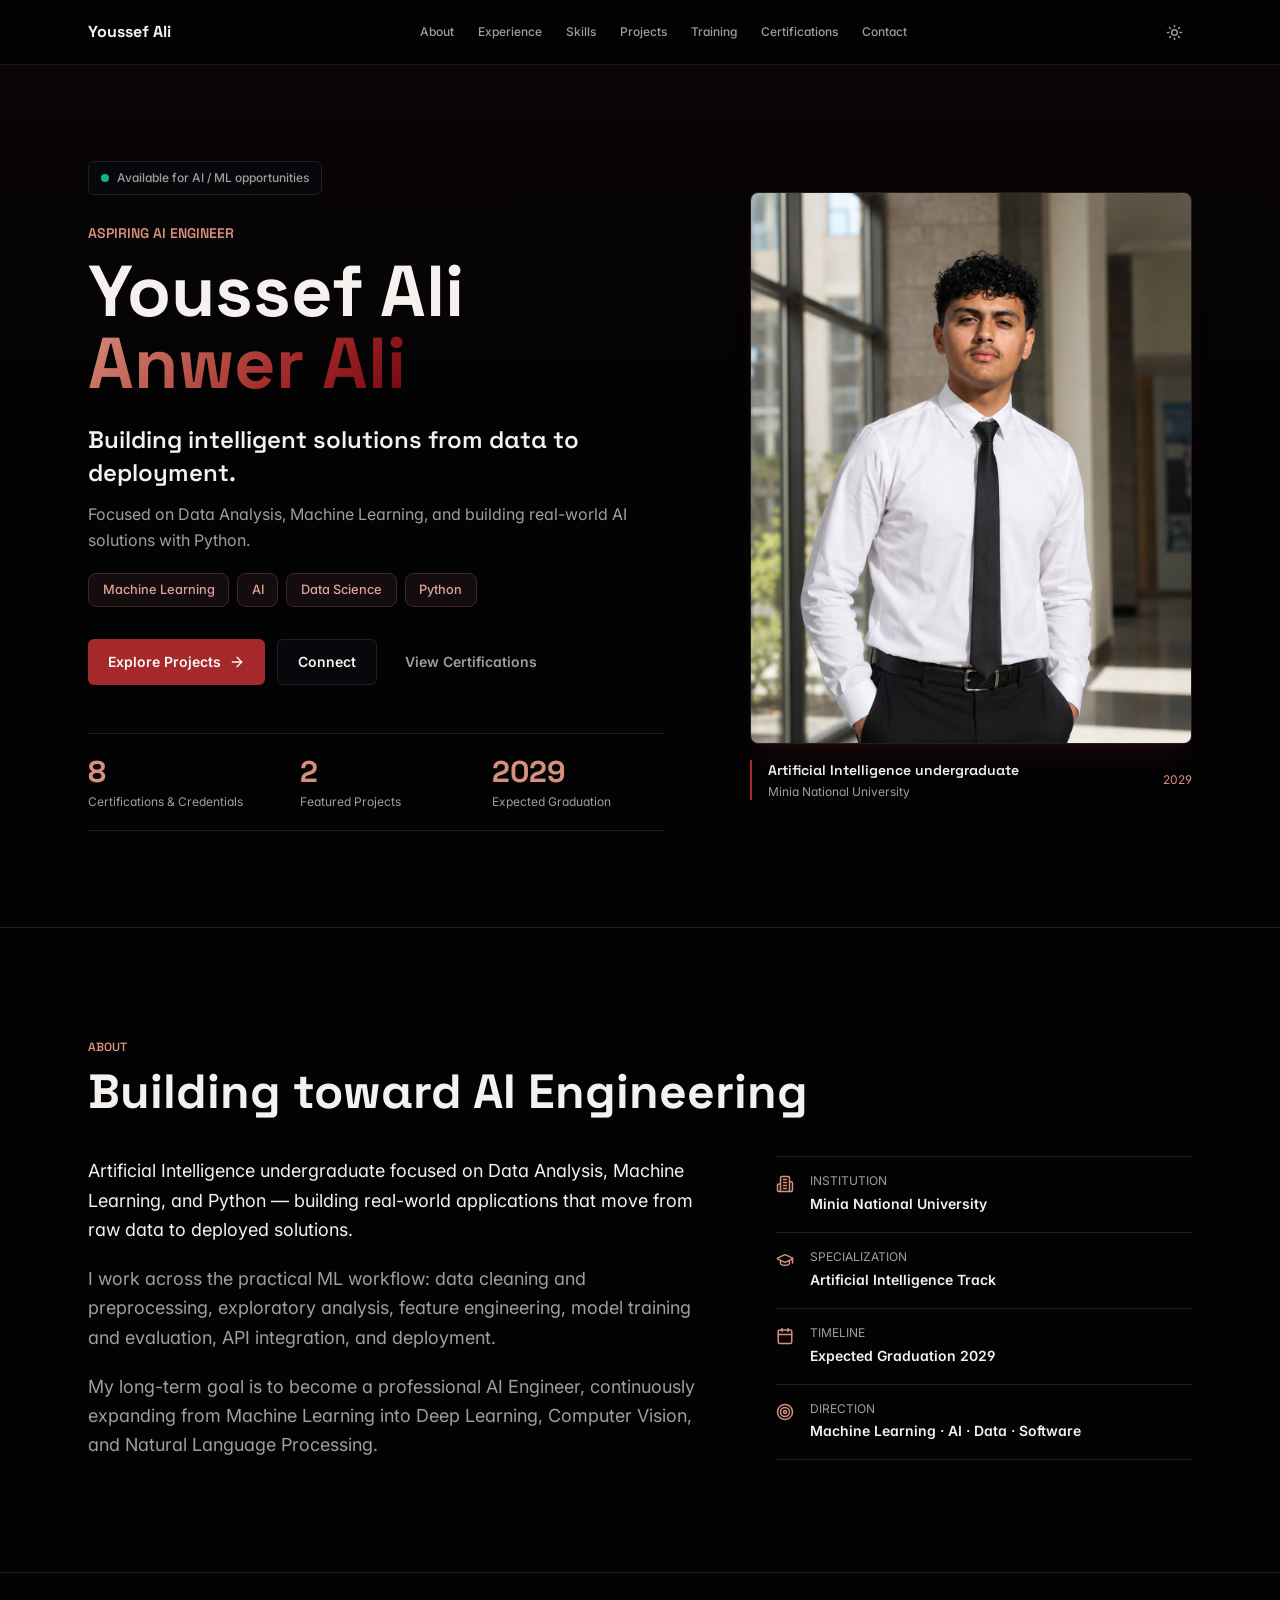
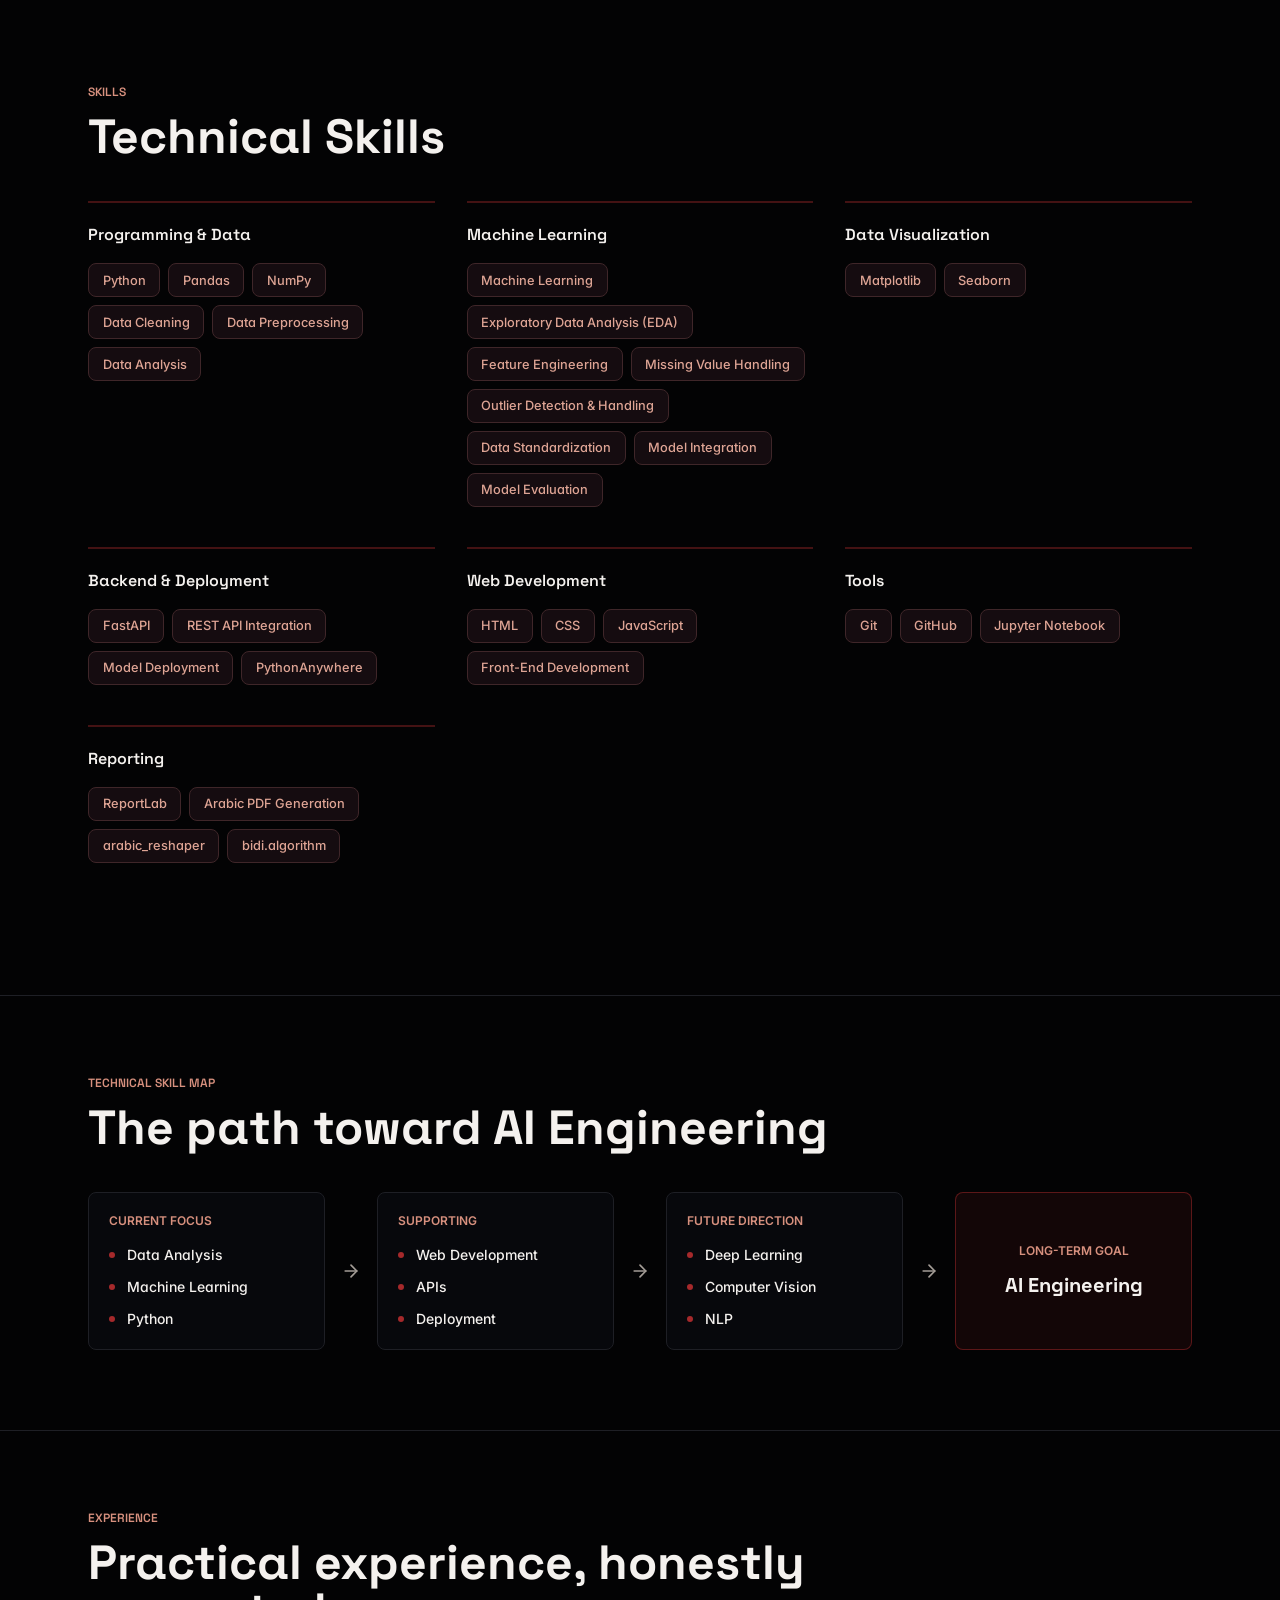
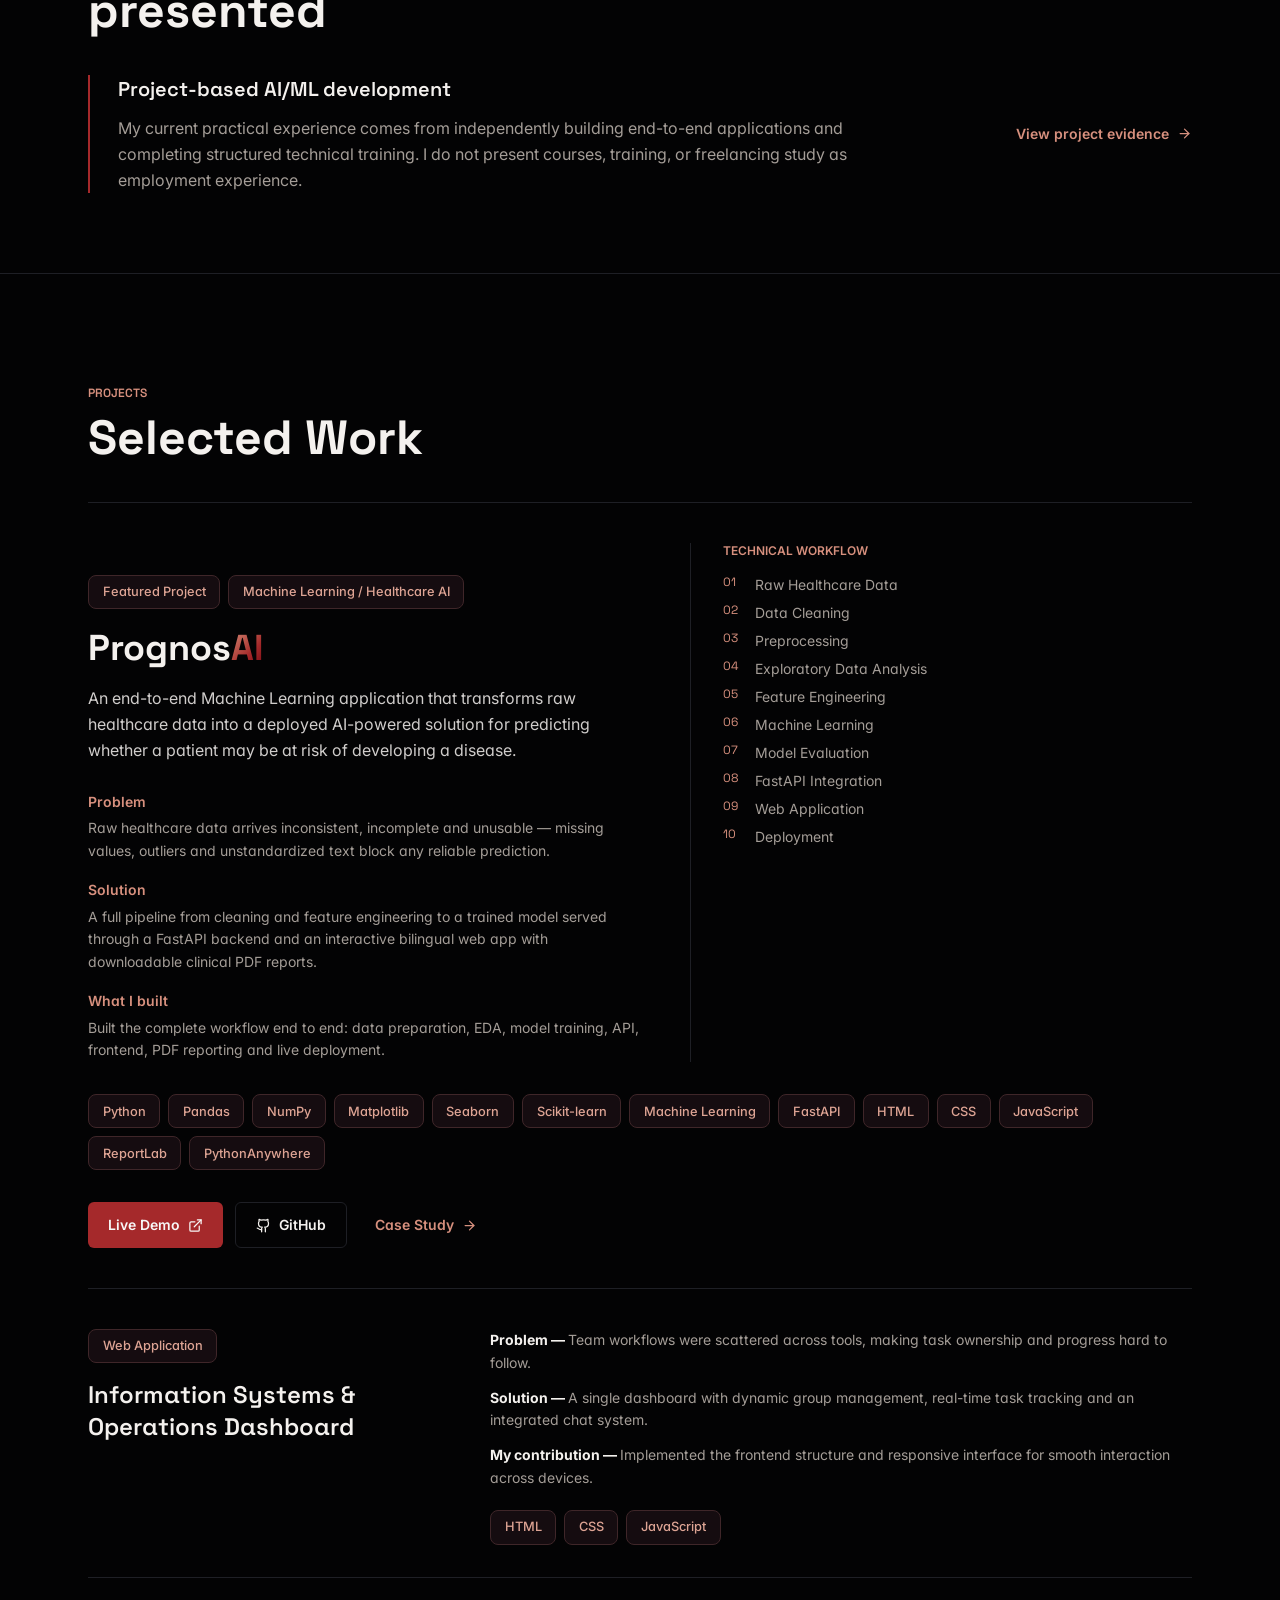
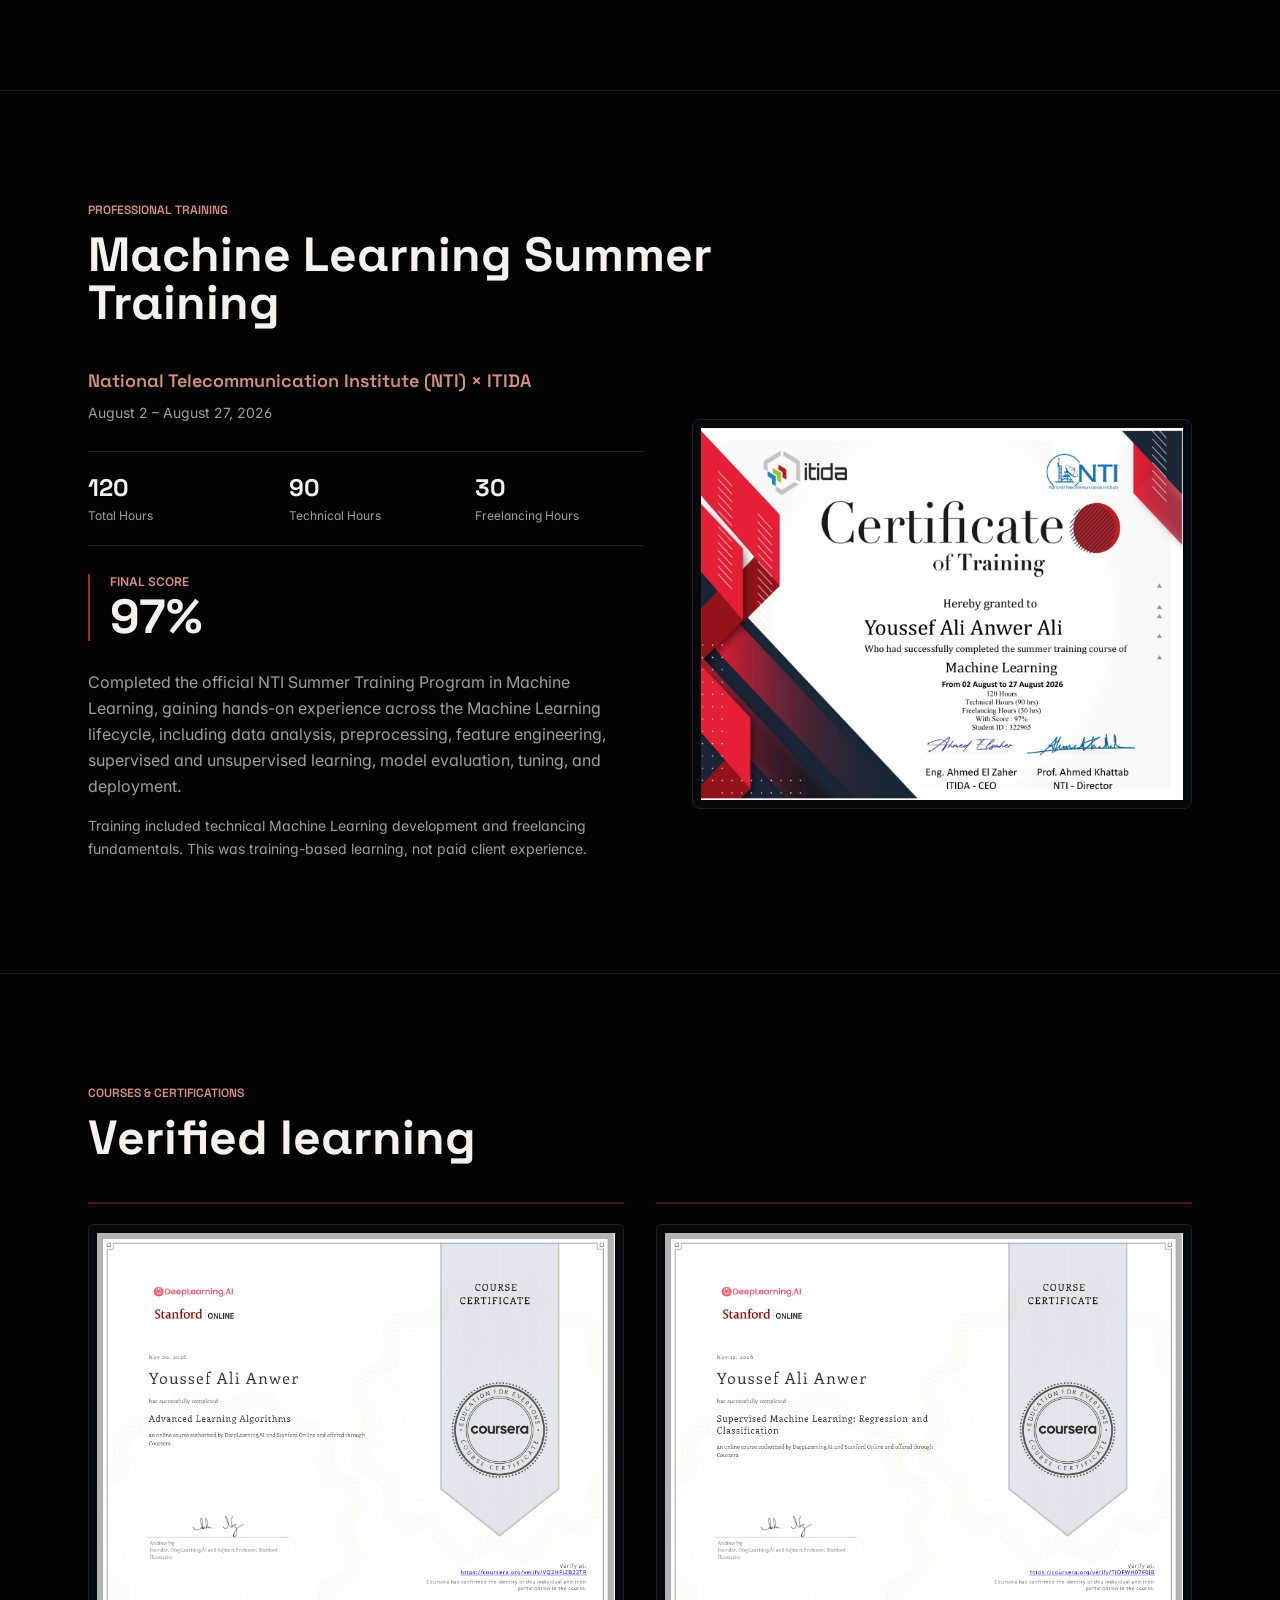
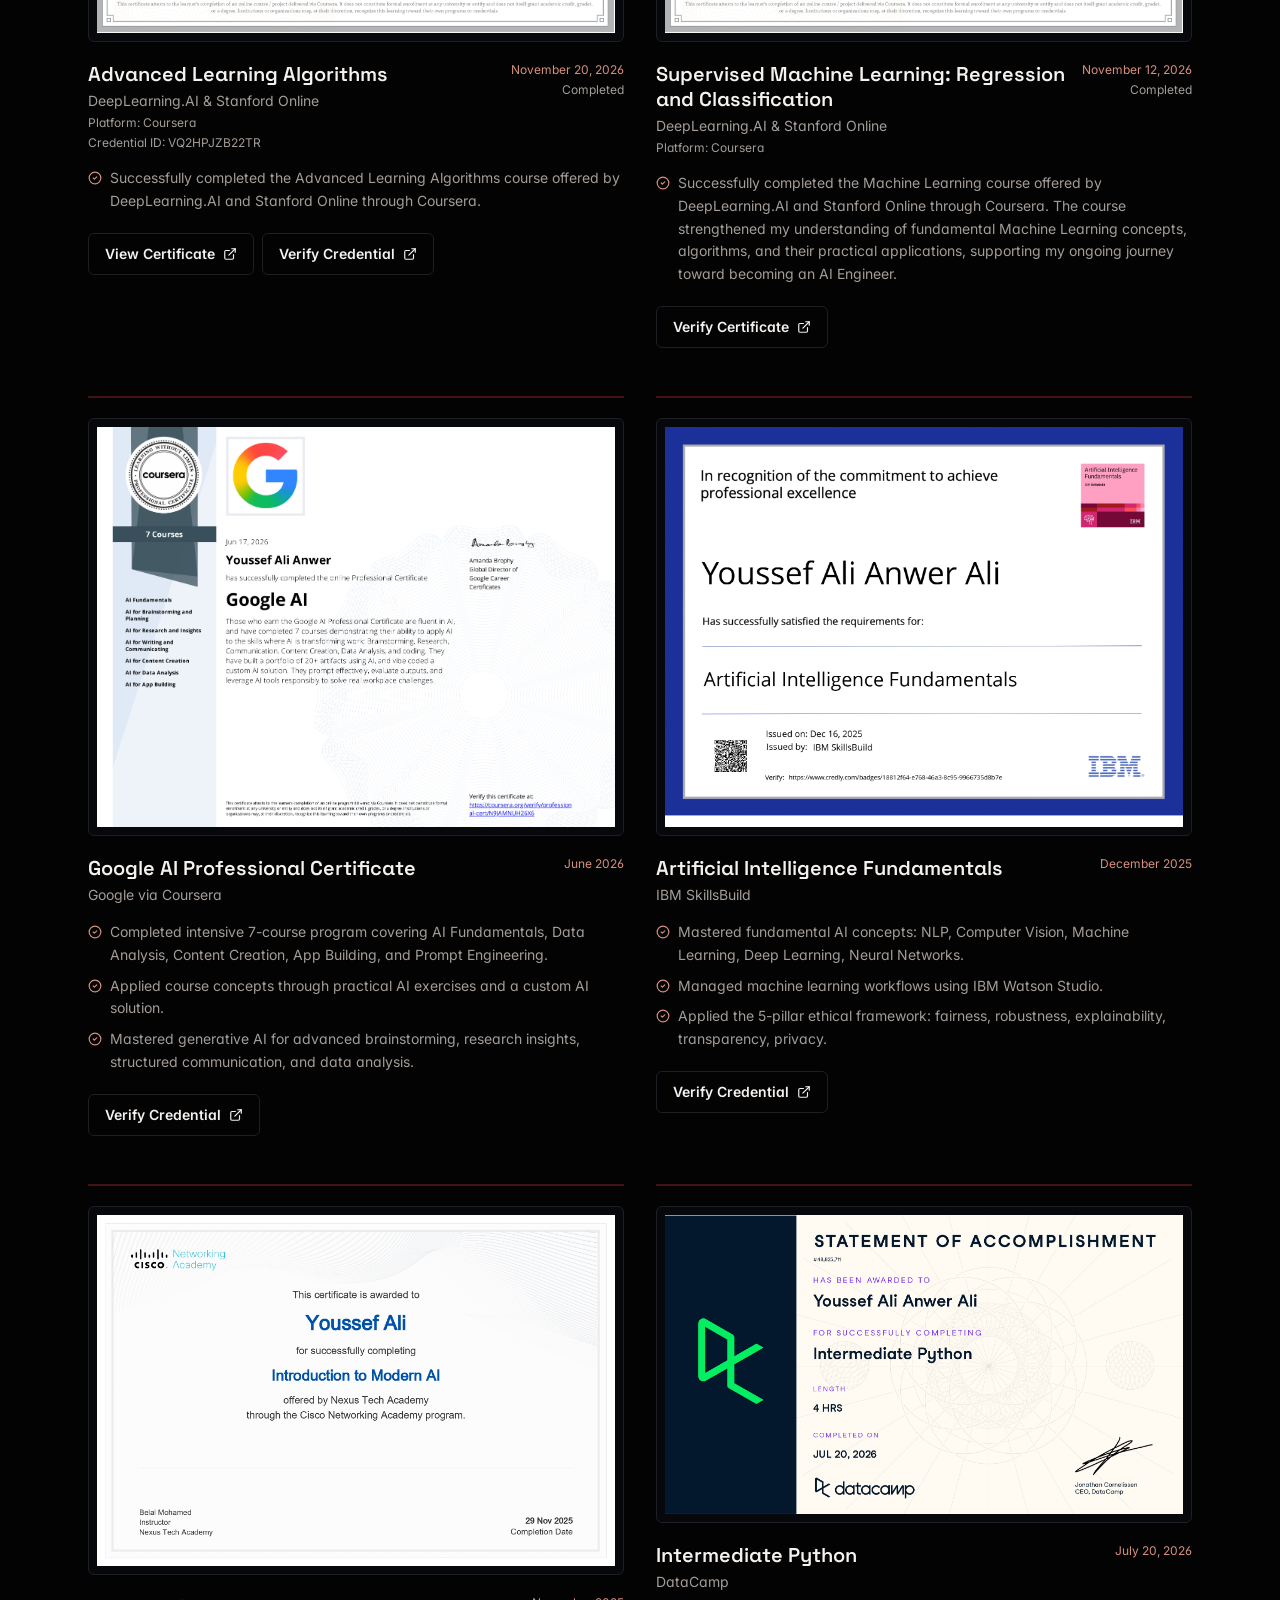
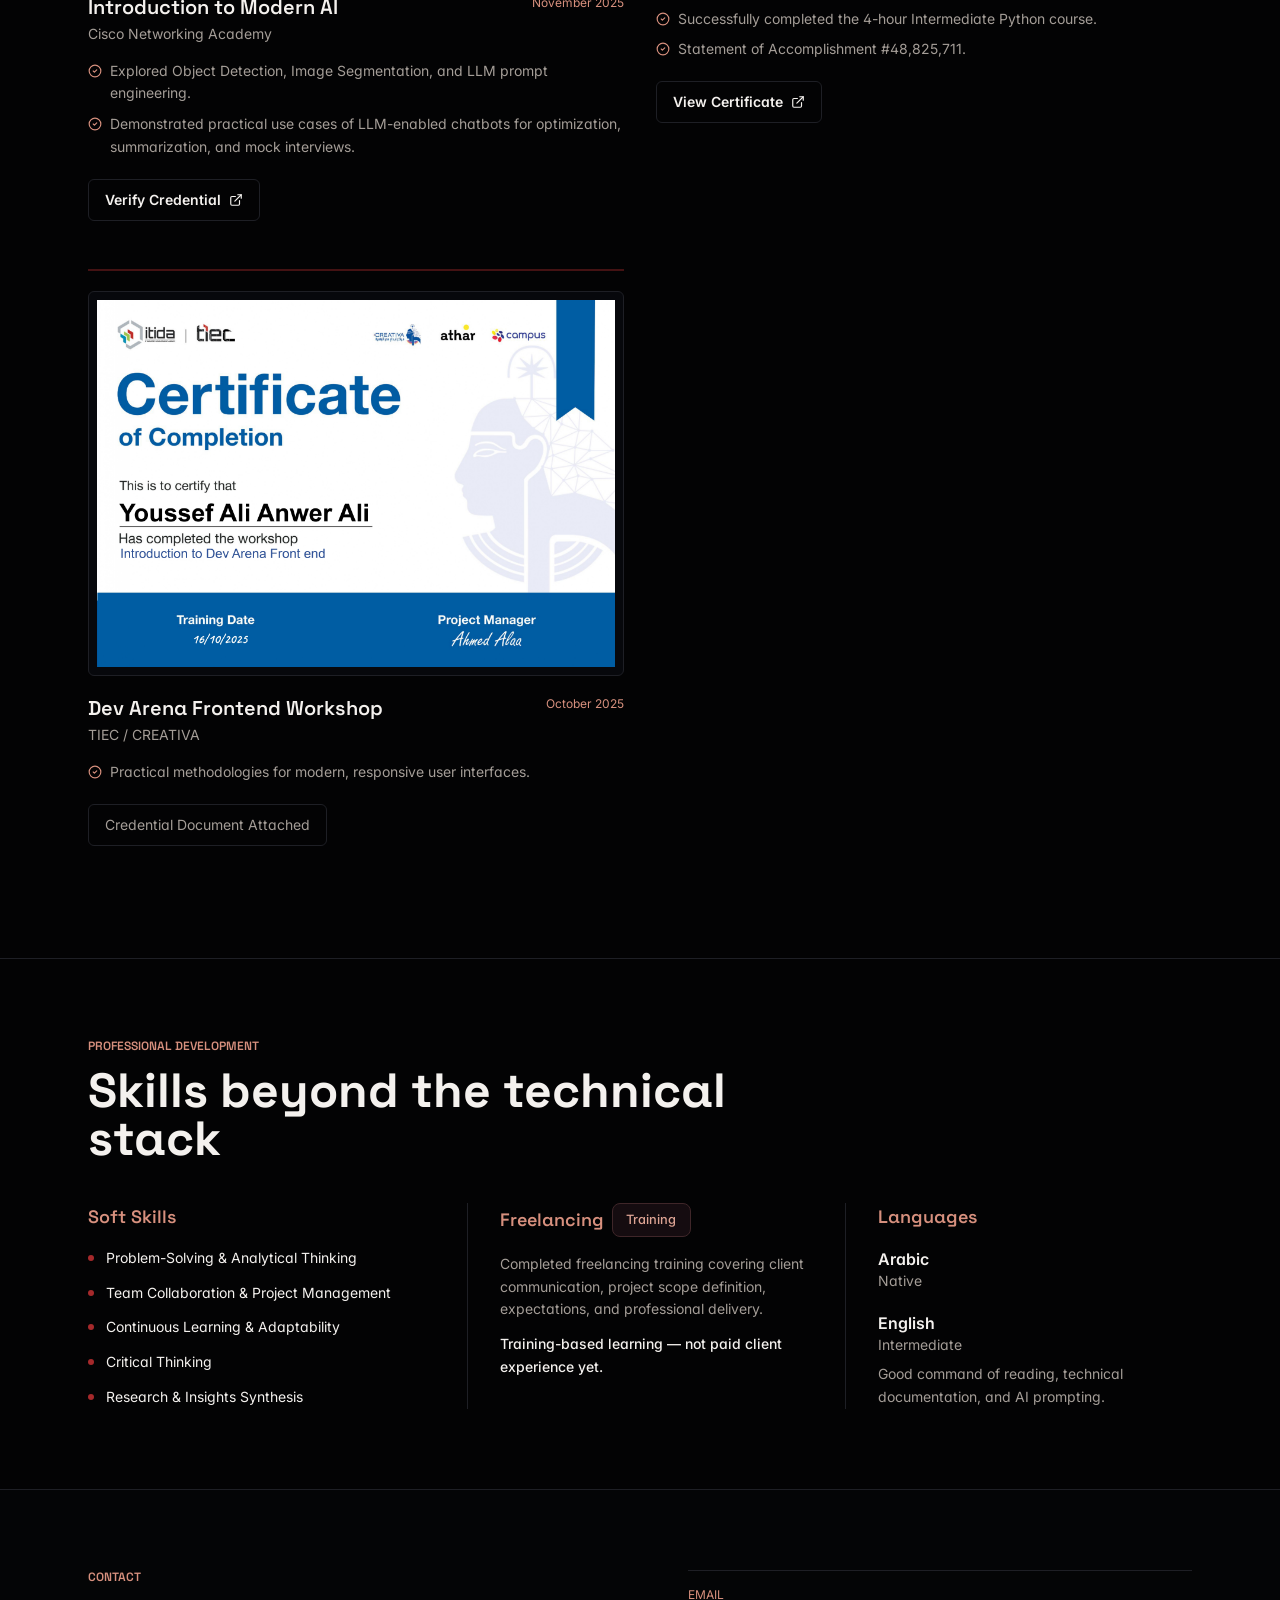
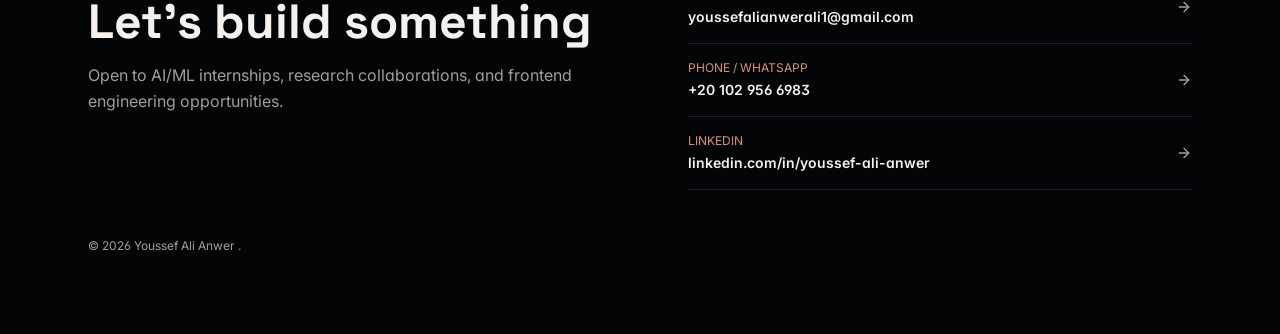
==== commit cb321095: "Update ML certificate title and link" ====
--- a/index.html
+++ b/index.html
@@ -402,12 +402,12 @@
 
           <article class="cert">
             <!-- This certificate's image opens the PDF version -->
-            <a href="assets/certs/Coursera_TJOFWH07F0JB.pdf" target="_blank" rel="noreferrer noopener" class="cert-frame">
+            <a href="assets/certs/machine_learning_coursera.png" target="_blank" rel="noreferrer noopener" class="cert-frame">
               <img src="assets/certs/machine_learning_coursera.png" alt="Machine Learning certificate" loading="lazy">
             </a>
             <div class="cert-head">
               <div>
-                <h3>Introduction to AI and Machine Learning on Google Cloud</h3>
+                <h3>Supervised Machine Learning: Regression and Classification</h3>
                 <p class="issuer">DeepLearning.AI &amp; Stanford Online</p>
                 <p class="meta">Platform: Coursera</p>
               </div>
